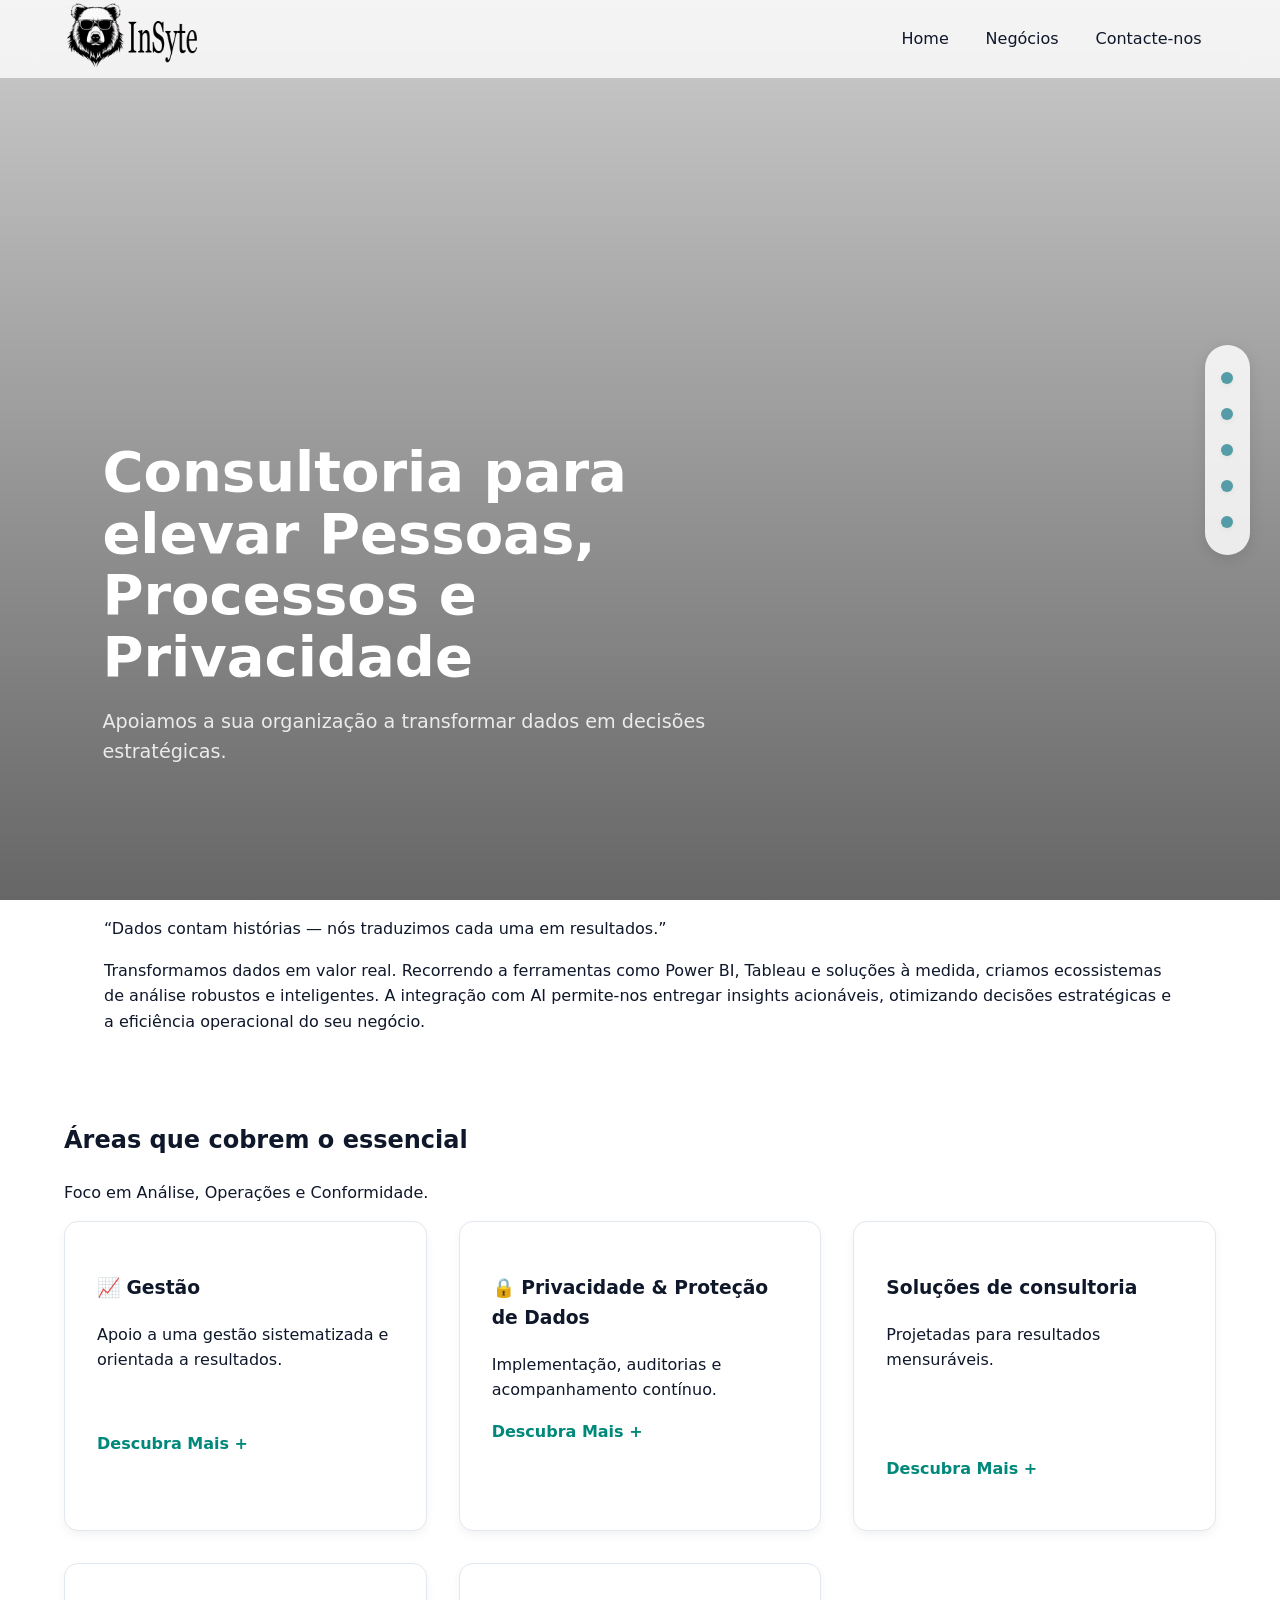
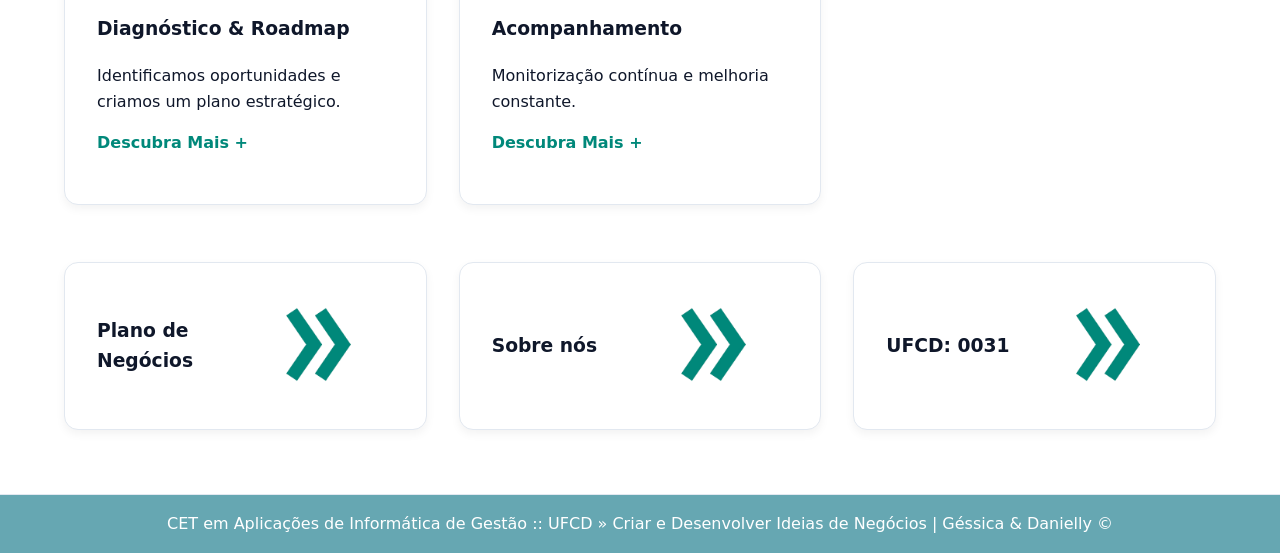
==== index.html @ aaeabf0e "sobre o projeto - readme" ====
<!DOCTYPE html>
<html lang="pt">
<head>
  <meta charset="utf-8" />
  <meta name="viewport" content="width=device-width, initial-scale=1" />
  <title>InSyte Consultoria</title>

  <meta name="description" content="Nosso objetivo é oferecer o nosso conhecimento em análise de dados com o intuito de criar insights para as empresas, onde ela se sinta orientada para tomar decisões importantes e estratégicas." />

  <!-- CSS -->
  <link rel="stylesheet" href="css/styles.css" />
  <link rel="stylesheet" href="css/menu-exp.css">
  <link rel="stylesheet" href="css/flutuante.css">
</head>

<body>

  <!-- HEADER -->
  <header class="site-header">
    <div class="container header-inner">

      <a class="brand" href="#home">
        <img src="img/panda.png" alt="Logo"> <!-- img da logo -->
      </a>

      <nav class="nav">
        <a href="index.html">Home</a>
        <a href="pages/negocios.html">Negócios</a>
        <a href="#contactos">Contacte-nos</a>
      </nav>
    </div>
  </header>

  <!-- HOME -->
  <section id="home"></section>

<!-- MENU FLUTUANTE BRANCO COM BOLINHAS CINZAS -->
    <div class="floating-menu-container">
      <button class="menu-button" id="menuButton" aria-label="Abrir menu">
        <div class="menu-lines-container">
          
          <!-- Linha 1 - Home -->
          <div class="menu-line">
            <span class="dot"></span>
            <span class="menu-word">Home</span>
          </div>
          
          <!-- Linha 2 - Serviços -->
          <div class="menu-line">
            <span class="dot"></span>
            <span class="menu-word">Serviços</span>
          </div>
          
          <!-- Linha 3 - Clientes -->
          <div class="menu-line">
            <span class="dot"></span>
            <span class="menu-word">Clientes</span>
          </div>
          
          <!-- Linha 4 - Sobre nós -->
          <div class="menu-line">
            <span class="dot"></span>
            <span class="menu-word">Sobre nós</span>
          </div>
          
          <!-- Linha 5 - Contacte-nos -->
          <div class="menu-line">
            <span class="dot"></span>
            <span class="menu-word">Contacte-nos</span>
          </div>
          
        </div>
      </button>
    </div> <!-- FIM DO BOTÃO -->

  <!-- HERO COM VÍDEO -->
  <section class="hero-video">
    <video autoplay muted loop playsinline class="video-bg">
      <source src="video/Smart City Digital City Video - Smart City Metro (1080p, h264).mp4" type="video/mp4">
      O seu navegador não suporta vídeos HTML5.
    </video>

    <div class="video-overlay"></div>

    <div class="hero-content">
      <h1>Consultoria para elevar Pessoas, Processos e Privacidade</h1>
      <p>Apoiamos a sua organização a transformar dados em decisões estratégicas.</p>
    </div>
  </section>

  <!-- CITAÇÃO -->
  <section class="quote">
    <div class="container">
      <blockquote>
        <p>“Dados contam histórias — nós traduzimos cada uma em resultados.”</p>
        <p>Transformamos dados em valor real. Recorrendo a ferramentas como Power BI, Tableau e soluções à medida, criamos ecossistemas de análise robustos e inteligentes. A integração com AI permite-nos entregar insights acionáveis, otimizando decisões estratégicas e a eficiência operacional do seu negócio.</p><br><br>
      </blockquote>
    </div>
  </section>

  <!-- Cards -->
  <section id="areas" class="areas">
    <div class="container">
      <header class="section-header">
        <h2>Áreas que cobrem o essencial</h2>
        <p>Foco em Análise, Operações e Conformidade.</p>
      </header>

      <div class="grid-3">

        <article class="card">
          <h3>📈 Gestão</h3>
          <p>Apoio a uma gestão sistematizada e orientada a resultados.</p><br>
          <p class="mais"><strong>Descubra Mais +</strong></p>
        </article>

        <article class="card">
          <h3>🔒 Privacidade & Proteção de Dados</h3>
          <p>Implementação, auditorias e acompanhamento contínuo.</p>
          <p class="mais"><strong>Descubra Mais +</strong></p>
        </article>

        <article class="card">
          <h3>Soluções de consultoria</h3>
          <p>Projetadas para resultados mensuráveis.</p>
          <br><br>
          <p class="mais"><strong>Descubra Mais +</strong></p>
        </article>

        <article class="card">
          <h3>Diagnóstico & Roadmap</h3>
          <p>Identificamos oportunidades e criamos um plano estratégico.</p>
          <p class="mais"><strong>Descubra Mais +</strong></p>
        </article>

        <article class="card">
          <h3>Acompanhamento</h3>
          <p>Monitorização contínua e melhoria constante.</p>
          <p class="mais"><strong>Descubra Mais +</strong></p>
        </article>

      </div>
    </div>
  </section>

  <p><br></p>

  <!-- Cards Sobre Nós e Plano de Negócios -->
    <div class="container">
      <div class="grid-3">
        <article class="card-2">
          <h3>Plano de Negócios </h3>
          <button id="seta" onclick="location.href='pages/plano.html'"><img src="img/seta.png" alt=""></button>
        </article>

        <article class="card-2">
          <h3>Sobre nós</h3>
          <button id="seta" onclick="location.href='pages/sobre.html'"><img src="img/seta.png" alt=""><a href="pages/sobre.html"></a></button>
        </article>

        <article class="card-2">
          <h3>UFCD: 0031</h3>
          <button id="seta" onclick="location.href='pages/negocios.html'"><img src="img/seta.png" alt=""><a href="pages/sobre.html"></a></button>
        </article>
      </div>
    </div>

  <footer>
    <div>
      CET em Aplicações de Informática de Gestão :: UFCD » Criar e Desenvolver Ideias de Negócios | Géssica & Danielly ©
    </div>
  </footer>

  <script src="js/menu-exp.js"></script>
  <script src="js/desc_flutuante.js"></script>
</body>
</html>
---- css/styles.css ----
:root{
  --bg: #ffffff;
  --fg: #0f172a;
  --muted: #64748b;

  --brand: #4f46e5;
  --brand-600: #4338ca;

  --surface: #f1f5f9;
  --border: #e2e8f0;
  --card: #ffffff;

  --gradient: linear-gradient(135deg, #4f46e5, #06b6d4);

  --shadow-sm: 0 4px 10px rgba(2,6,23,0.05);
  --shadow-md: 0 10px 30px rgba(2,6,23,0.08);
  --shadow-lg: 0 20px 60px rgba(2,6,23,0.12);

  --radius: 14px;
}

* {
  box-sizing: border-box;
}

html, body {
  margin: 0;
  padding: 0;
  height: 100%;
}

body {
  overflow-x: hidden;
  font-family: Inter, system-ui, -apple-system, Segoe UI, Roboto, Arial, sans-serif;
  color: var(--fg);
  background: var(--bg);
  line-height: 1.6;
  -webkit-font-smoothing: antialiased;
}

/* ============================================================
   GLOBAL
============================================================ */

img {
  width: 70%;
  height: auto;
  border-radius: var(--radius);
}

.container {
  width: min(1200px, 90vw);
  margin-inline: auto;
}


/* grid moderno */
.grid-3 {
  display: grid;
  grid-template-columns: repeat(3, 1fr);
  gap: 2rem;
}

@media (max-width: 900px) {
  .grid-3 {
    grid-template-columns: 1fr;
  }
}

/* ============================================================
   HEADER
============================================================ */

.site-header {
  position: fixed;
  top: 0;
  width: 100%;
  z-index: 99;
  background: rgba(255, 255, 255, 0.778);
  backdrop-filter: blur(16px);
}

.header-inner {
  display: flex;
  align-items: center;
  justify-content: space-between;
  min-height: 70px;
}

.nav {
  display: flex;
  gap: .5rem;
}

.nav a {
  text-decoration: none;
  color: var(--fg);
  padding: .5rem .9rem;
  border-radius: 999px;
  font-weight: 500;
  transition: 0.25s;
}

.nav a:hover {
  background: var(--surface);
}

.nav a.cta {
  background: var(--gradient);
  color: white;
}

.nav a.cta:hover {
  transform: translateY(-2px);
}

/* ============================================================
   HEADER COM TRANSIÇÃO DE COR (MODIFICADO)
============================================================ */

.site-header {
  position: fixed;
  top: 0;
  width: 100%;
  z-index: 99;
  background: rgba(255, 255, 255, 0.778);
  backdrop-filter: blur(16px);
  transition: background 0.3s ease, box-shadow 0.3s ease;
}

/* Classe que será adicionada quando passar COMPLETAMENTE do vídeo */
.site-header.scrolled {
  background: #3c8e9d;
  backdrop-filter: blur(16px);
  box-shadow: 0 2px 10px rgba(0, 0, 0, 0.1);
}

/* Ajuste para o texto do nav quando o header mudar de cor */
.site-header.scrolled .nav a {
  color: white;
}

/* CORREÇÃO: NÃO ALTERA A COR DA LOGO */
.site-header.scrolled .brand img {
  /* Remove qualquer filtro que alterasse a cor da logo */
  filter: none;
}

.site-header.scrolled .nav a:hover {
  background: rgba(255, 255, 255, 0.2);
  color: white;
}

/* ============================================================
   HERO COM VÍDEO
============================================================ */

.hero-video {
  position: relative;
  width: 100%;
  height: 100vh;
  overflow: hidden;
}

.video-bg {
  position: absolute;
  top: 50%;
  left: 50%;
  min-width: 100%;
  min-height: 100%;
  transform: translate(-50%, -50%);
  object-fit: cover;
  z-index: -2;
}

.video-overlay {
  position: absolute;
  inset: 0;
  background: linear-gradient(
    to bottom,
    rgba(0,0,0,0.2),
    rgba(0,0,0,0.6)
  );
  z-index: -1;
}

.hero-content {
  position: absolute;
  bottom: 12%;
  left: 8%;
  max-width: 650px;
  color: #fff;
}

.hero-content h1 {
  font-size: clamp(2.5rem, 5vw, 3.5rem);
  line-height: 1.1;
  margin-bottom: 1rem;
}

.hero-content p {
  font-size: 1.2rem;
  color: rgba(255,255,255,0.85);
  margin-bottom: 1.5rem;
}

.hero-btn {
  display: inline-block;
  padding: 14px 22px;
  border-radius: 999px;
  background: var(--gradient);
  color: #fff;
  text-decoration: none;
  font-weight: 600;
  transition: 0.3s;
}

.hero-btn:hover {
  transform: translateY(-3px);
}

/* ============================================================
   CARDS
============================================================ */

.card {
  background: var(--card);
  padding: 2rem;
  border-radius: var(--radius);
  box-shadow: var(--shadow-sm);
  transition: 0.3s;
  border: 1px solid var(--border);
}

.card:hover {
  transform: translateY(-6px);
  box-shadow: 0 4px 12px rgba(48, 129, 143, 0.559);
}

.card-2 {
  background: var(--card);
  padding: 2rem;
  border-radius: var(--radius);
  box-shadow: var(--shadow-sm);
  transition: 0.3s;
  border: 1px solid var(--border);
  display: flex;
  justify-content: space-between;
  align-items: center;
  gap: 1rem;
}

.card-2:hover {
  transform: translateY(-6px);
  box-shadow: 0 4px 12px rgba(48, 129, 143, 0.559);
}

button {
  background: none;
  width: 150px;
  border: none;
  border-radius: 10px;
  cursor: pointer;
  transition: transform 0.3s;
  flex-shrink: 0;
}

.mais {
  color: #00887a;
}

footer {
  background: #3c8f9dc7;
  padding: 1rem 0;
  margin-top: 4rem;
  text-align: center;
  border-top: 1px solid var(--border);
  color: white;
}

/* ============================================================
   MOBILE
============================================================ */

@media (max-width: 900px) {
  .hero-video { height: 70vh; }

  .hero-content {
    left: 5%;
    right: 5%;
  }

  .hero-content h1 {
    font-size: 2rem;
  }

  .hero-content p {
    font-size: 1rem;
  }
}

.footer {
  display: block; /* 🔥 antes estava NONE */
}
---- css/menu-exp.css ----
/* CSS do Menu Flutuante - SEM EXPANSÃO NO HOVER */

/* Container principal */
.floating-menu-container {
  position: fixed;
  right: 30px;
  top: 50%;
  transform: translateY(-50%);
  z-index: 1000;
}

/* Botão retangular - BRANCO */
.menu-button {
  width: 45px;
  height: auto;
  min-height: 210px;
  background-color: #ffffffd4;
  border: 1px solid #e0e0e000;
  border-radius: 30px;
  cursor: pointer;
  transition: all 0.4s cubic-bezier(0.4, 0, 0.2, 1);
  box-shadow: 0 4px 15px rgba(0, 0, 0, 0.1);
  padding: 20px 0;
  position: relative;
  overflow: visible; /* Mudado de hidden para visible */
}

/* Container das linhas */
.menu-lines-container {
  display: flex;
  flex-direction: column;
  gap: 18px;
  align-items: flex-start;
  justify-content: center;
  width: 100%;
  height: 100%;
  padding: 0 15px;
}

/* Cada linha individual */
.menu-line {
  display: flex;
  align-items: center;
  gap: 15px;
  width: 100%;
  transition: none; /* Remove todas as transições de movimento */
  cursor: pointer;
  border-radius: 25px;
}

/* Bolinhas - CINZAS (sempre visíveis) */
.dot {
  width: 12px;
  height: 12px;
  background-color: #3c8f9ddd;
  border-radius: 50%;
  display: block;
  transition: background-color 0.2s ease, transform 0.2s ease; /* Apenas cor e scale */
  flex-shrink: 0;
  box-shadow: 0 2px 5px rgba(0, 0, 0, 0.05);
}

/* Palavras do menu - inicialmente escondidas */
.menu-word {
  color: #333333;
  font-size: 16px;
  font-weight: 400;
  transition: color 0.2s ease, font-weight 0.2s ease; /* Apenas cor e peso da fonte */
  white-space: nowrap;
  opacity: 0;
  visibility: hidden;
  width: 0;
  text-decoration: none;
}

/* Botão em hover - EXPANDE PARA A ESQUERDA */
.floating-menu-container:hover .menu-button {
  width: 220px;
  background-color: #ffffff;
  box-shadow: 0 10px 25px rgba(0, 0, 0, 0.15);
  border-color: #d0d0d0;
}

/* Quando expande, mostra as palavras - SEM MOVIMENTO */
.floating-menu-container:hover .menu-word {
  opacity: 1;
  visibility: visible;
  width: auto;
  /* Removido o margin-left que causava movimento */
}

/* Delay diferente para cada palavra (apenas aparecimento) */
.floating-menu-container:hover .menu-line:nth-child(1) .menu-word { transition-delay: 0.05s; }
.floating-menu-container:hover .menu-line:nth-child(2) .menu-word { transition-delay: 0.1s; }
.floating-menu-container:hover .menu-line:nth-child(3) .menu-word { transition-delay: 0.15s; }
.floating-menu-container:hover .menu-line:nth-child(4) .menu-word { transition-delay: 0.2s; }
.floating-menu-container:hover .menu-line:nth-child(5) .menu-word { transition-delay: 0.25s; }

/* HOVER - APENAS MUDANÇA DE COR, SEM EXPANSÃO */
.menu-line:hover .menu-word {
  font-weight: 700; /* Apenas negrito */
  color: #000000;
  /* Removido qualquer transform ou movimento */
}

.menu-line:hover .dot {
  background-color: #3C8E9D; /* Apenas muda para azul */
  transform: scale(1.1); /* Leve aumento na bolinha (opcional, pode remover se preferir) */
  box-shadow: 0 0 8px #3C8E9D;
}

/* Garantia de que não há movimento */
.menu-line,
.menu-word,
.dot {
  transform: none !important; /* Força nenhuma transformação de movimento */
}

/* Versão sem aumento na bolinha */
.menu-line:hover .dot {
  background-color: #3C8E9D;
  transform: none; /* Sem aumento */
  box-shadow: 0 0 8px #3C8E9D;
}

/* MUDANÇA DE COR QUANDO O BOTÃO PASSAR DO VÍDEO */
.menu-button.bg-change {
  background-color: #3c8f9dcf;
  border-color: #3c8f9d00;
}

/* Quando expandido, mantém a mesma cor de fundo */
.floating-menu-container:hover .menu-button.bg-change {
  background-color: #3C8E9D;
  border-color: #3C8E9D;
}

/* Palavras ficam brancas quando o fundo mudar */
.menu-button.bg-change .menu-word {
  color: #ffffff;
}

/* Bolinhas ficam brancas quando o fundo mudar (estado normal) */
.menu-button.bg-change .dot {
  background-color: #ffffff;
}

/* Hover dentro do botão com fundo colorido */
.menu-button.bg-change .menu-line:hover .menu-word {
  color: #ffffff;
  font-weight: 700;
}

.menu-button.bg-change .menu-line:hover .dot {
  background-color: #ffffff;
  transform: scale(1.1);
  box-shadow: 0 0 8px rgba(255, 255, 255, 0.5);
}

/* Quando expandido com fundo colorido */
.floating-menu-container:hover .menu-button.bg-change .menu-word {
  color: #ffffff;
}

/* Garantir que as palavras expandidas fiquem brancas */
.floating-menu-container:hover .menu-button.bg-change .menu-word {
  color: #ffffff;
}

/* Animação apenas para o botão expandir */
@keyframes slideIn {
  from {
    opacity: 0;
    right: 0;
  }
  to {
    opacity: 1;
    right: 30px;
  }
}

.floating-menu-container {
  animation: slideIn 0.5s ease;
}

/* Responsividade */
@media (max-width: 768px) {
  .floating-menu-container {
    right: 15px;
  }
  
  .menu-button {
    width: 50px;
    min-height: 220px;
  }
  
  .floating-menu-container:hover .menu-button {
    width: 190px;
  }
  
  .dot {
    width: 10px;
    height: 10px;
  }
  
  .menu-word {
    font-size: 14px;
  }
  
  .menu-lines-container {
    gap: 15px;
    padding: 0 12px;
  }
}

@media (max-width: 480px) {
  .floating-menu-container {
    display: none;
  }
}

.nav-toggle {
  display: none;
}
---- css/flutuante.css ----
/* Estilos do modal - mantenha separado do seu CSS original */
.modal-flutuante {
    position: fixed;
    top: 0;
    left: 0;
    width: 100%;
    height: 100%;
    background-color: rgba(0, 0, 0, 0.5);
    display: flex;
    justify-content: center;
    align-items: center;
    z-index: 1000;
    animation: fadeIn 0.3s ease;
}

.modal-conteudo {
    background: var(--card, white);
    padding: 2rem;
    border-radius: var(--radius, 12px);
    box-shadow: 0 4px 12px rgba(48, 129, 143, 0.559);
    border: 1px solid var(--border, #e0e0e0);
    max-width: 500px;
    width: 90%;
    position: relative;
    animation: slideIn 0.3s ease;
}

.modal-fechar {
    position: absolute;
    top: 15px;
    right: 20px;
    font-size: 28px;
    font-weight: bold;
    cursor: pointer;
    color: #666;
    transition: color 0.3s;
}

.modal-fechar:hover {
    color: #30818f;
}

.modal-texto {
    margin-top: 20px;
    line-height: 1.6;
    color: #333;
}

@keyframes fadeIn {
    from {
        opacity: 0;
    }
    to {
        opacity: 1;
    }
}

@keyframes slideIn {
    from {
        transform: translateY(-50px);
        opacity: 0;
    }
    to {
        transform: translateY(0);
        opacity: 1;
    }
}
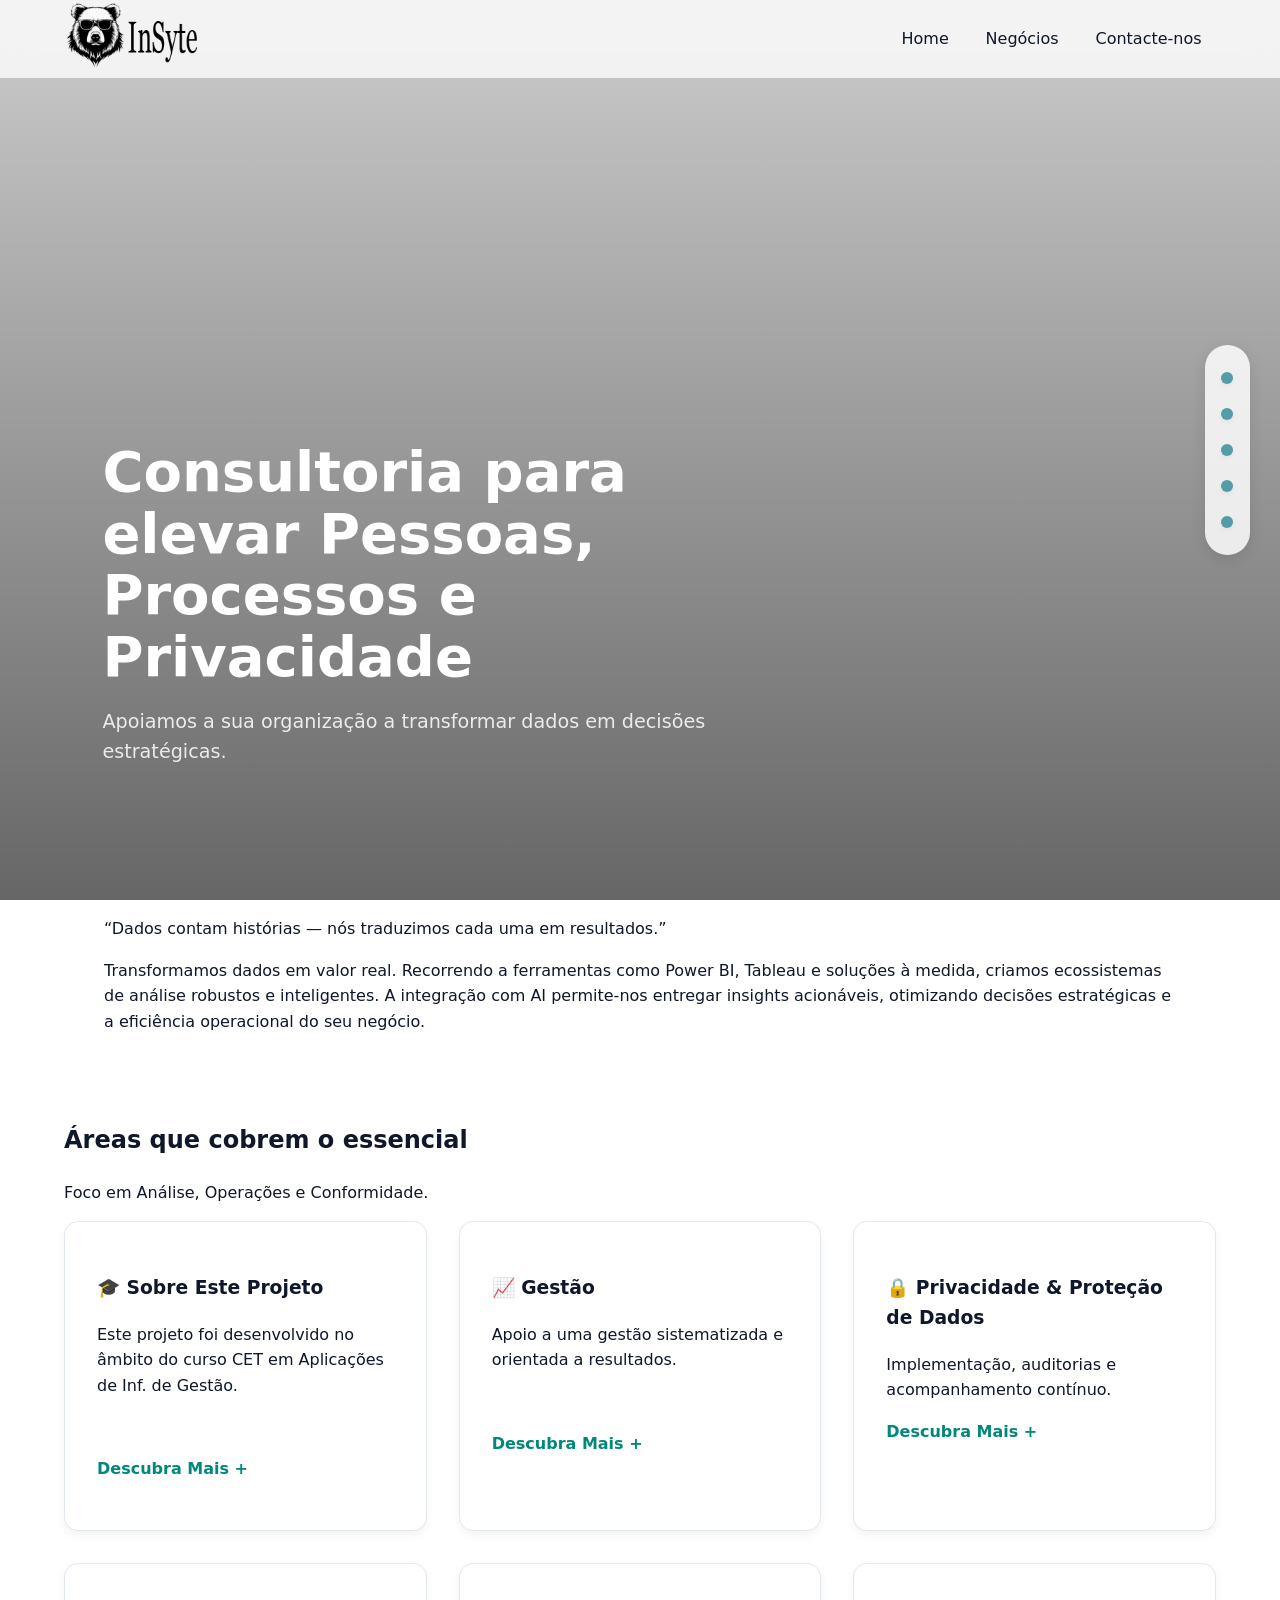
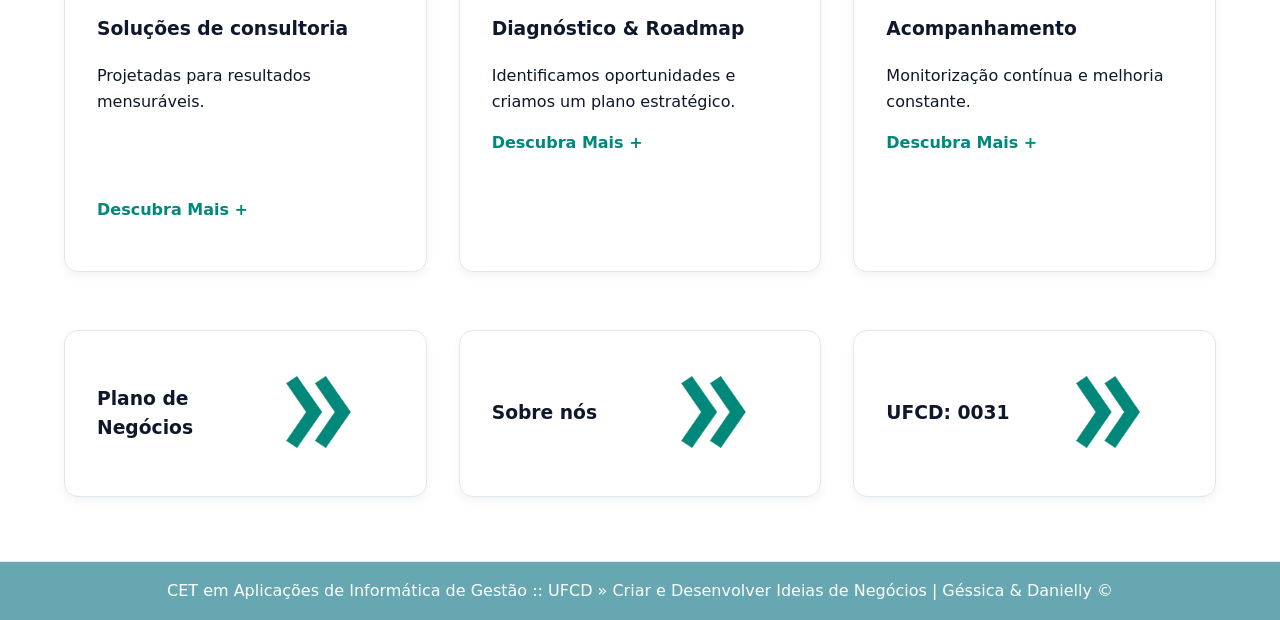
==== commit a29f1fd1: "+ card" ====
--- a/index.html
+++ b/index.html
@@ -109,6 +109,12 @@
       <div class="grid-3">
 
         <article class="card">
+          <h3>🎓 Sobre Este Projeto</h3>
+          <p>Este projeto foi desenvolvido no âmbito do curso CET em Aplicações de Inf. de Gestão.</p><br>
+          <p class="mais"><strong>Descubra Mais +</strong></p>
+        </article>
+
+        <article class="card">
           <h3>📈 Gestão</h3>
           <p>Apoio a uma gestão sistematizada e orientada a resultados.</p><br>
           <p class="mais"><strong>Descubra Mais +</strong></p>
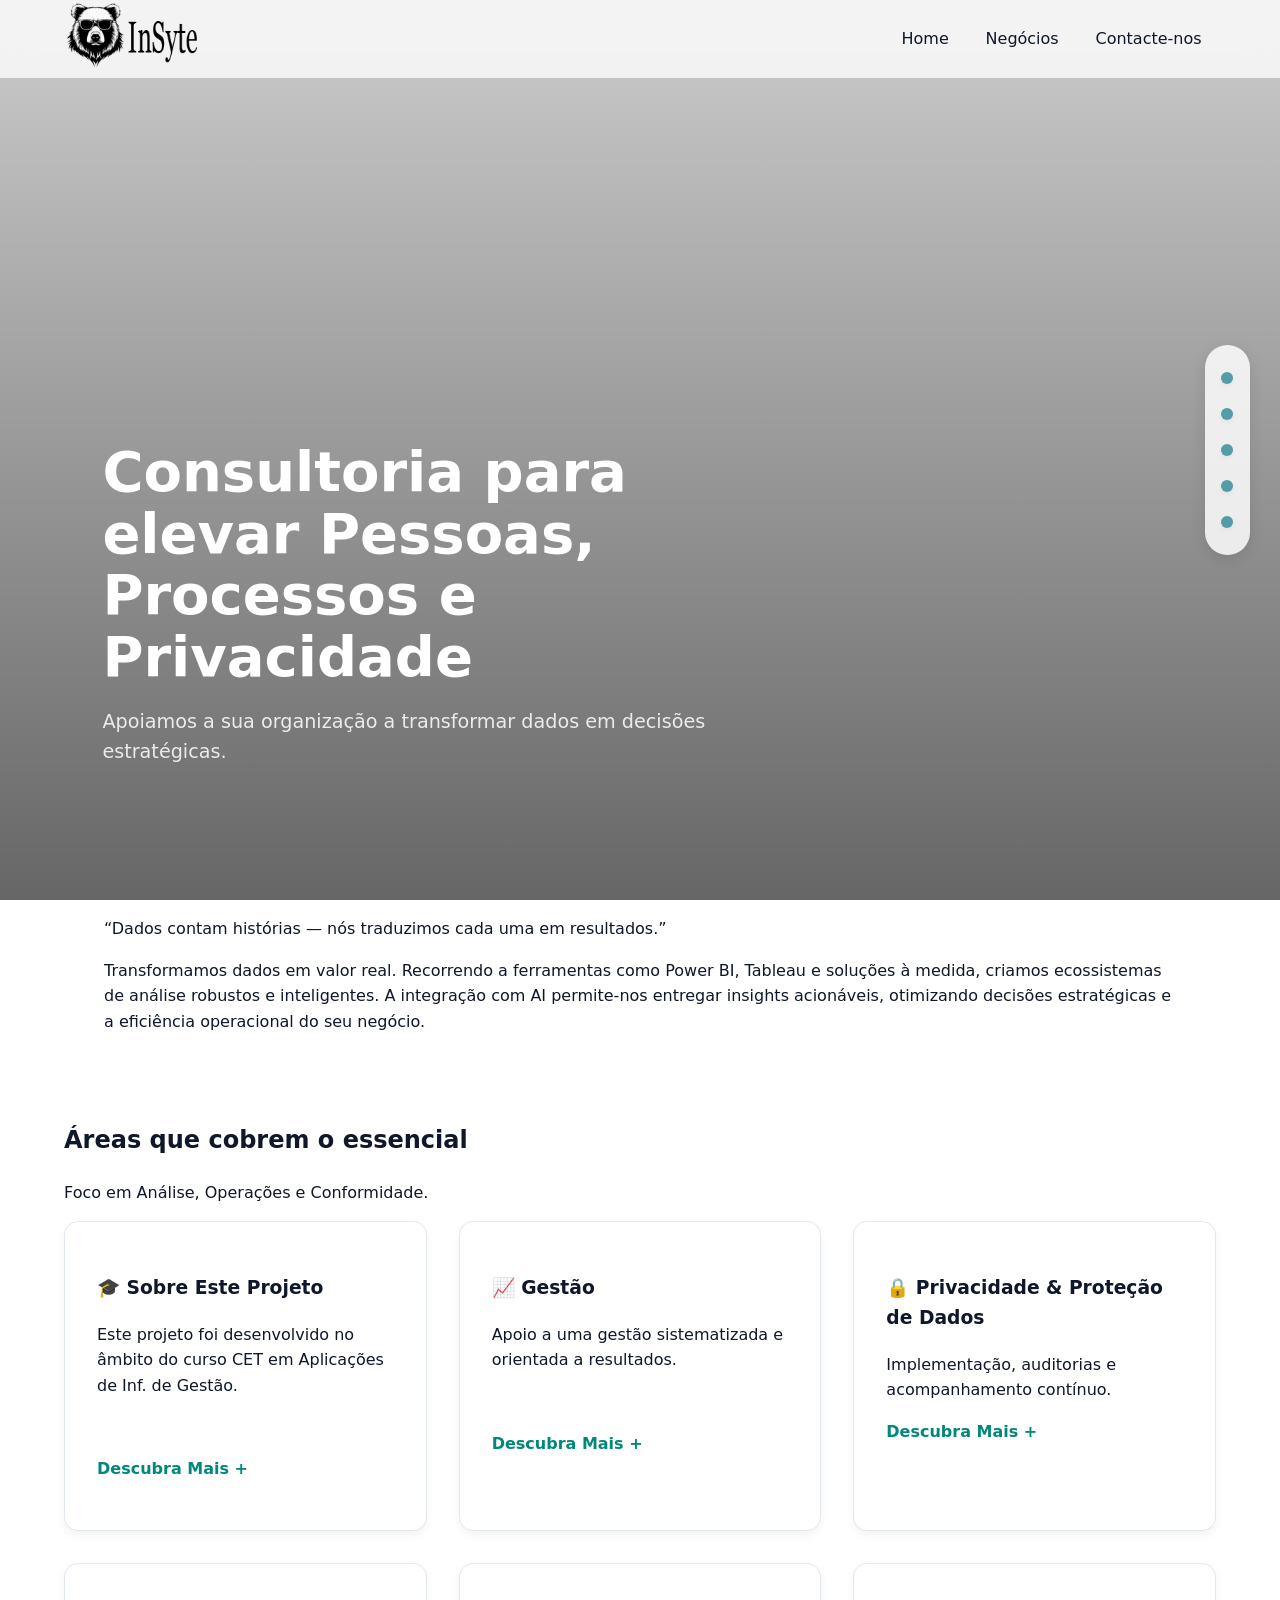
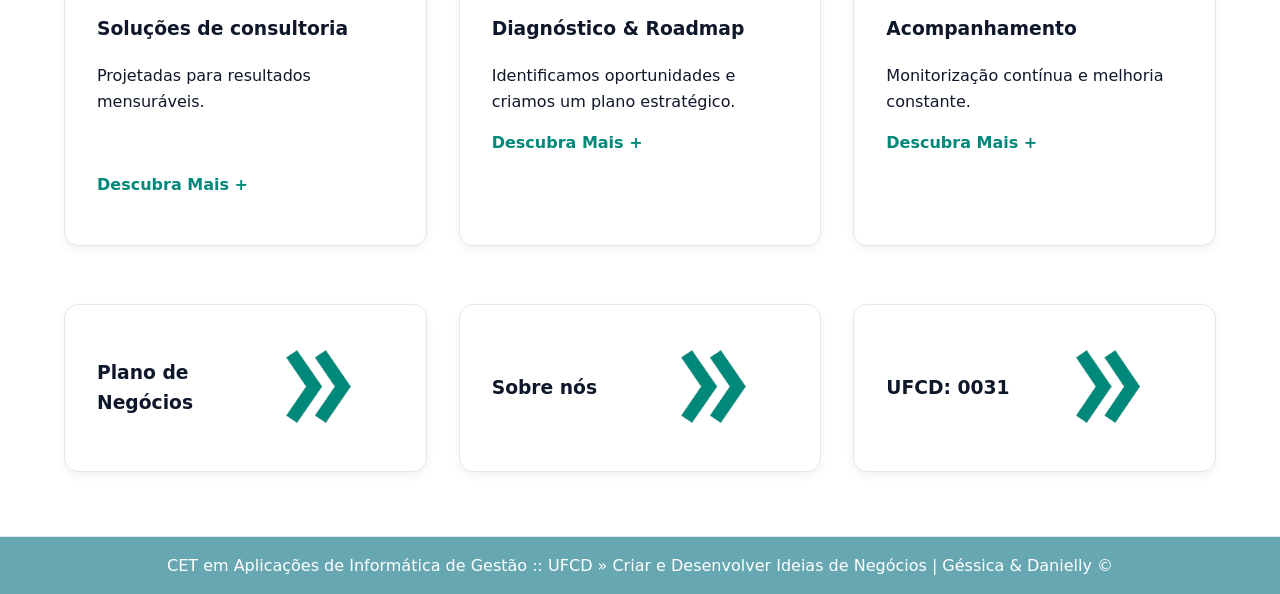
==== commit 45c89b85: "plano de negócios page" ====
--- a/index.html
+++ b/index.html
@@ -129,7 +129,7 @@
         <article class="card">
           <h3>Soluções de consultoria</h3>
           <p>Projetadas para resultados mensuráveis.</p>
-          <br><br>
+          <br>
           <p class="mais"><strong>Descubra Mais +</strong></p>
         </article>
 
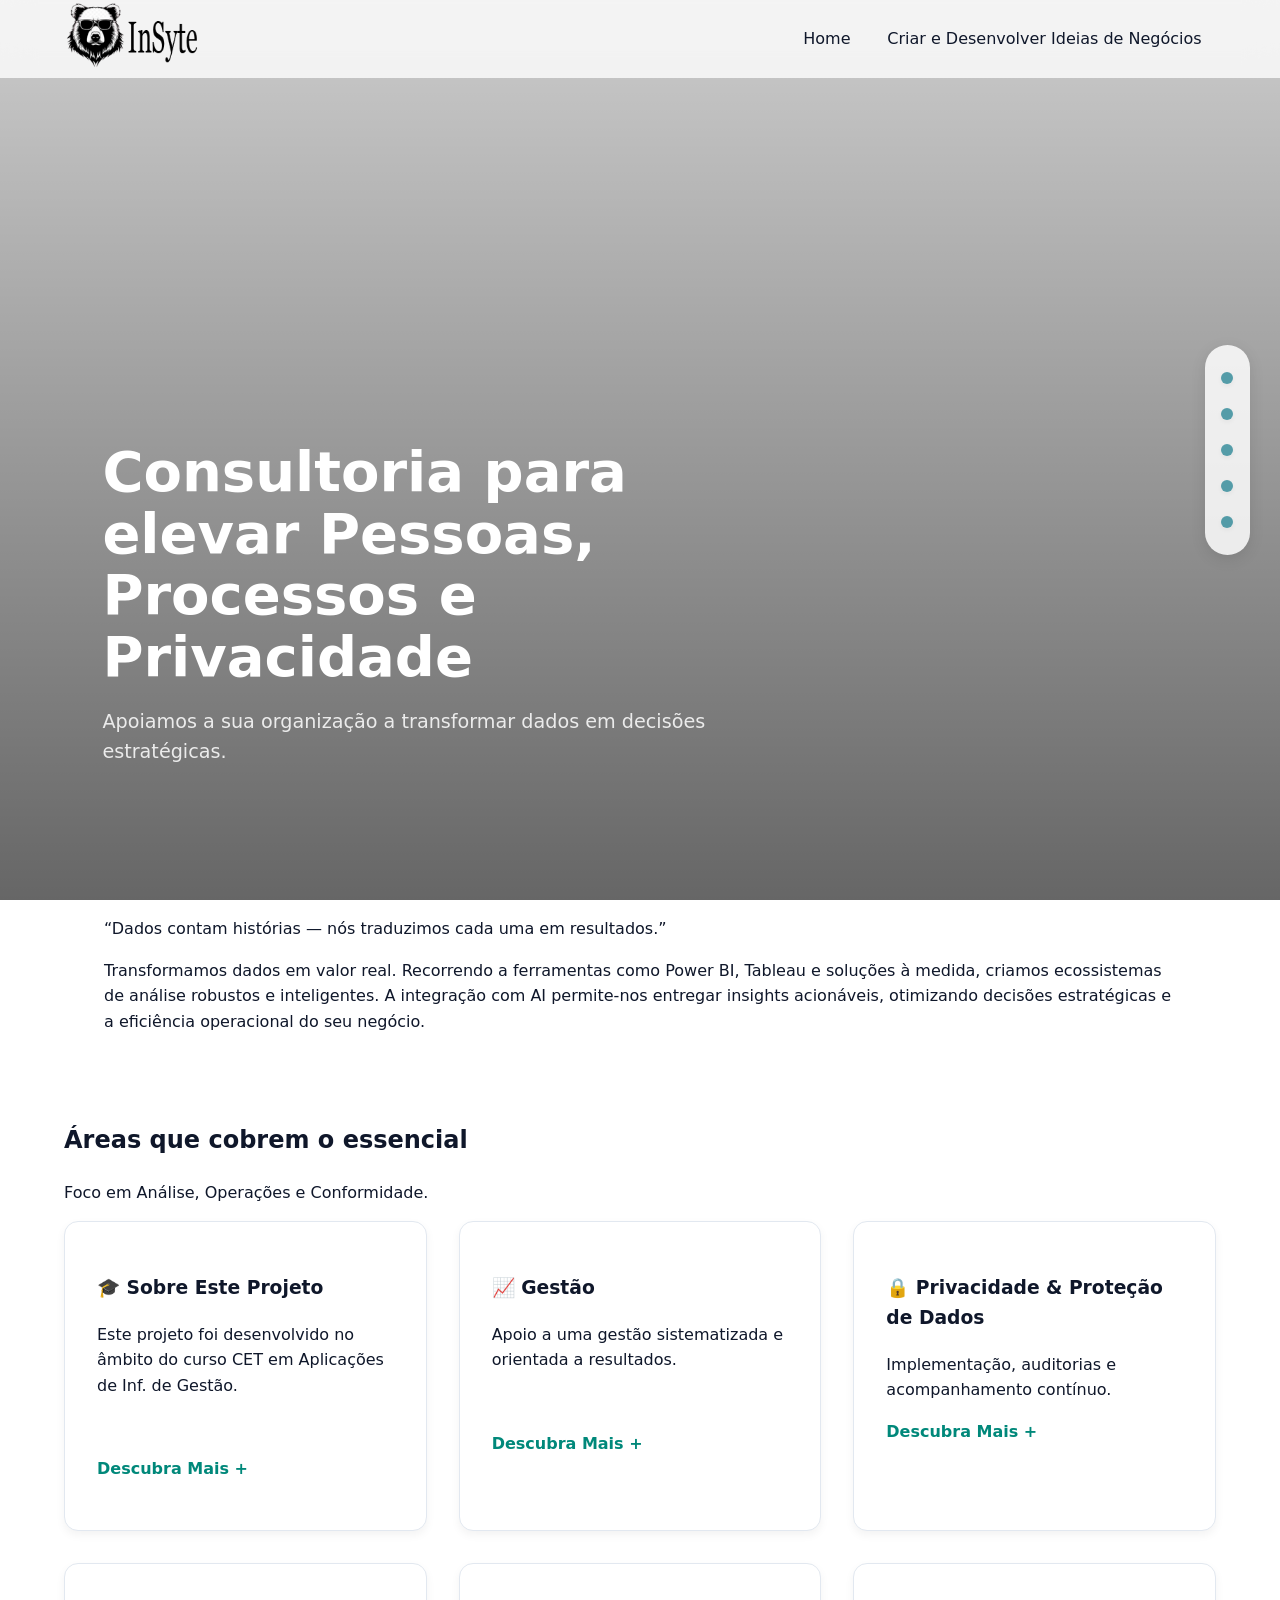
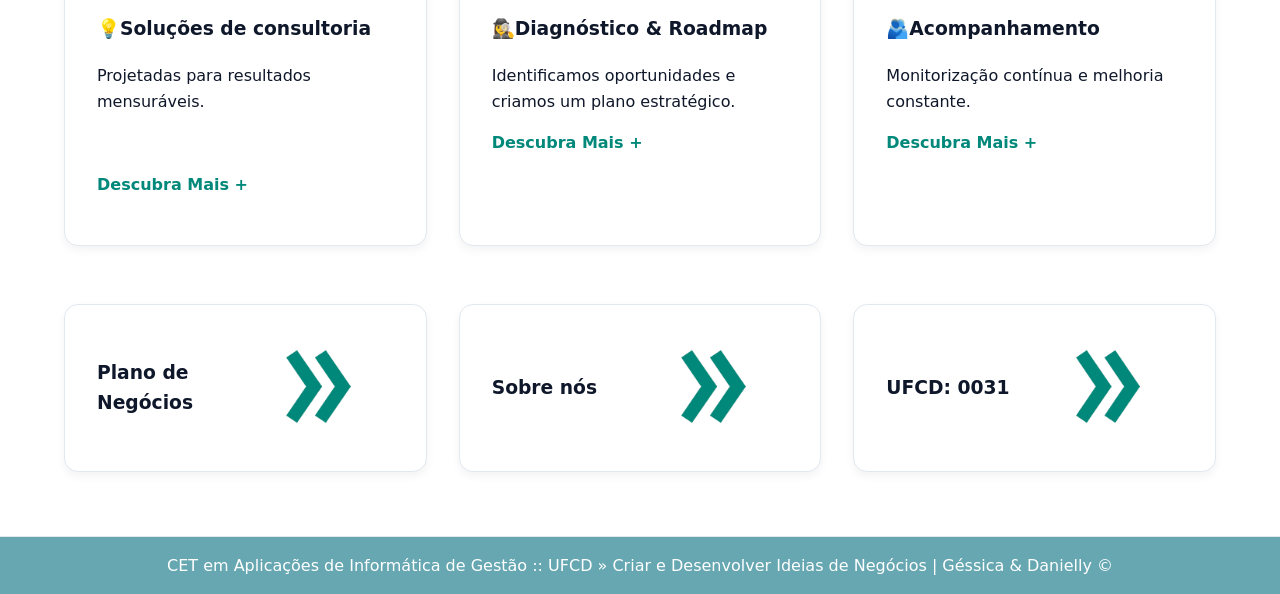
==== commit 57ca0948: "fim" ====
--- a/index.html
+++ b/index.html
@@ -25,8 +25,7 @@
 
       <nav class="nav">
         <a href="index.html">Home</a>
-        <a href="pages/negocios.html">Negócios</a>
-        <a href="#contactos">Contacte-nos</a>
+        <a href="pages/negocios.html">Criar e Desenvolver Ideias de Negócios</a>
       </nav>
     </div>
   </header>
@@ -127,20 +126,20 @@
         </article>
 
         <article class="card">
-          <h3>Soluções de consultoria</h3>
+          <h3>💡Soluções de consultoria</h3>
           <p>Projetadas para resultados mensuráveis.</p>
           <br>
           <p class="mais"><strong>Descubra Mais +</strong></p>
         </article>
 
         <article class="card">
-          <h3>Diagnóstico & Roadmap</h3>
+          <h3>🕵️‍♀️Diagnóstico & Roadmap</h3>
           <p>Identificamos oportunidades e criamos um plano estratégico.</p>
           <p class="mais"><strong>Descubra Mais +</strong></p>
         </article>
 
         <article class="card">
-          <h3>Acompanhamento</h3>
+          <h3>🫂Acompanhamento</h3>
           <p>Monitorização contínua e melhoria constante.</p>
           <p class="mais"><strong>Descubra Mais +</strong></p>
         </article>
--- a/css/styles.css
+++ b/css/styles.css
@@ -102,7 +102,7 @@
 }
 
 .nav a:hover {
-  background: var(--surface);
+  background: #5195a1ac;
 }
 
 .nav a.cta {
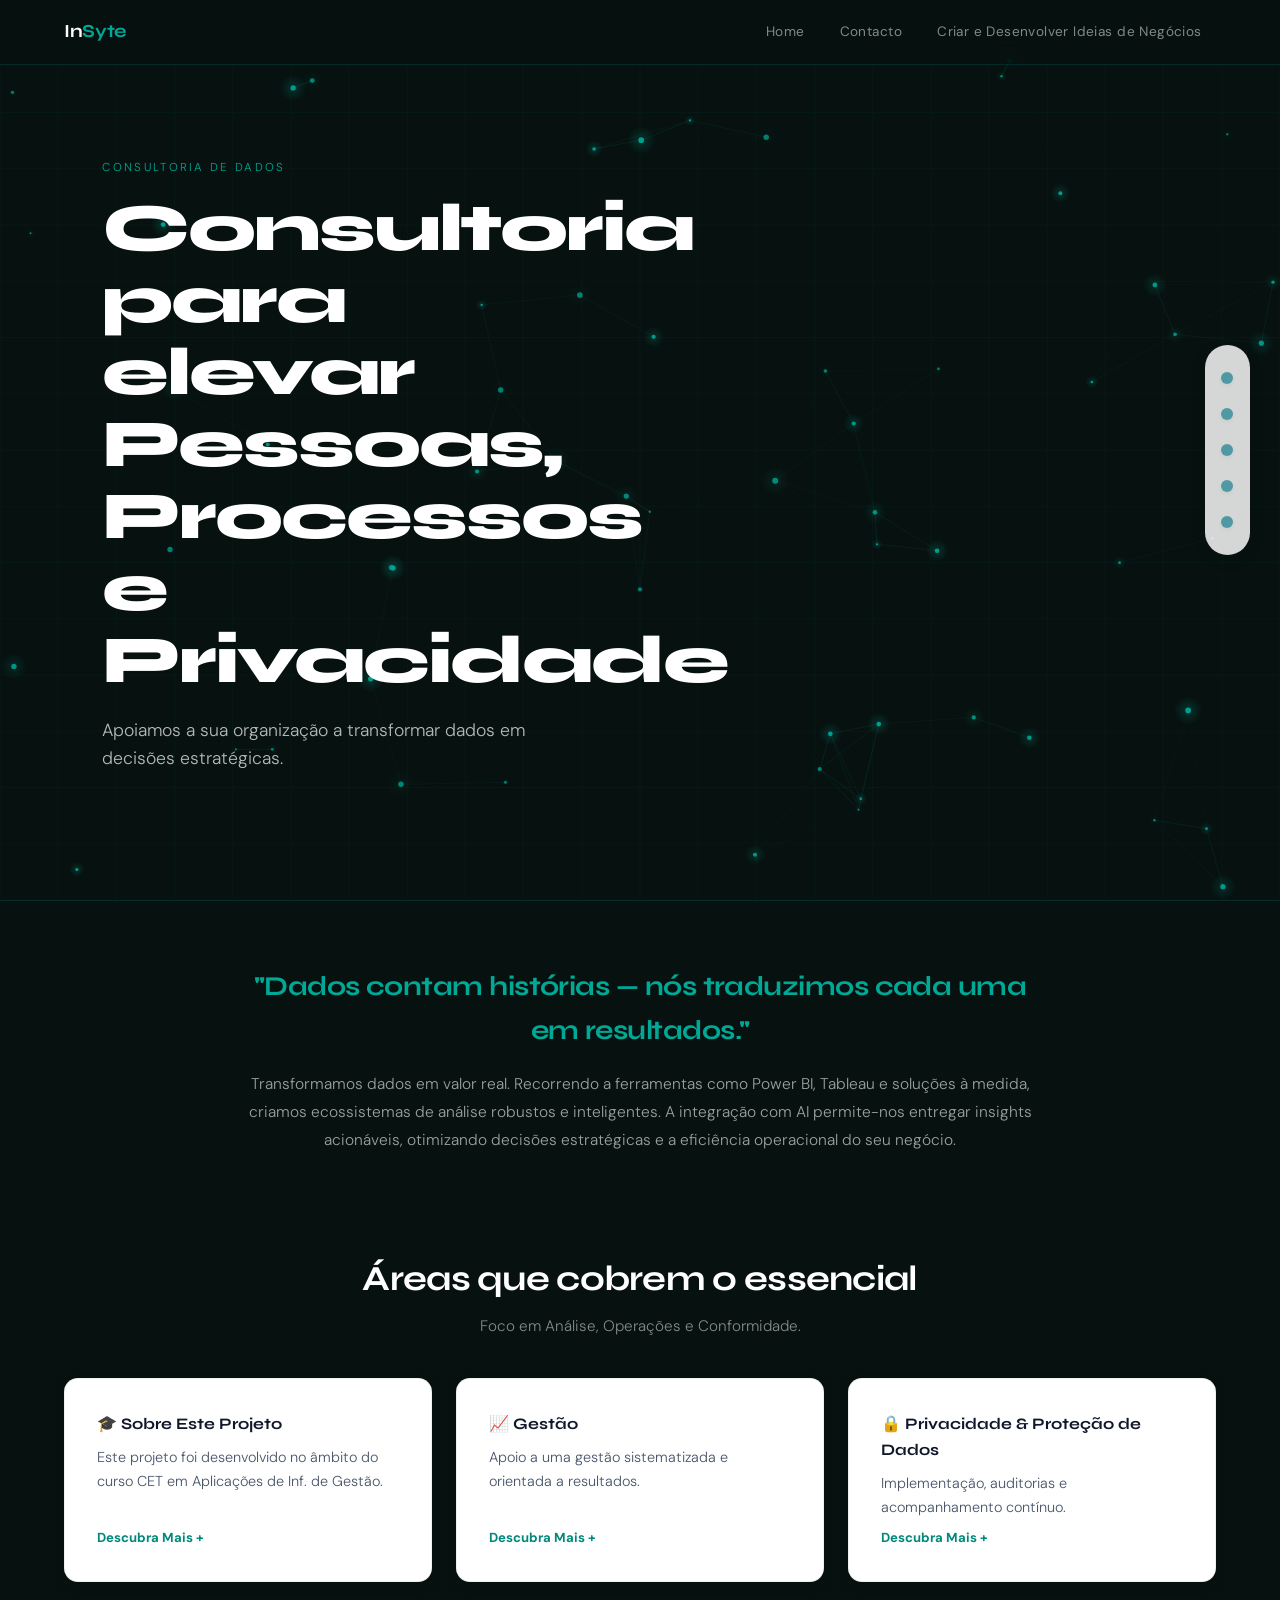
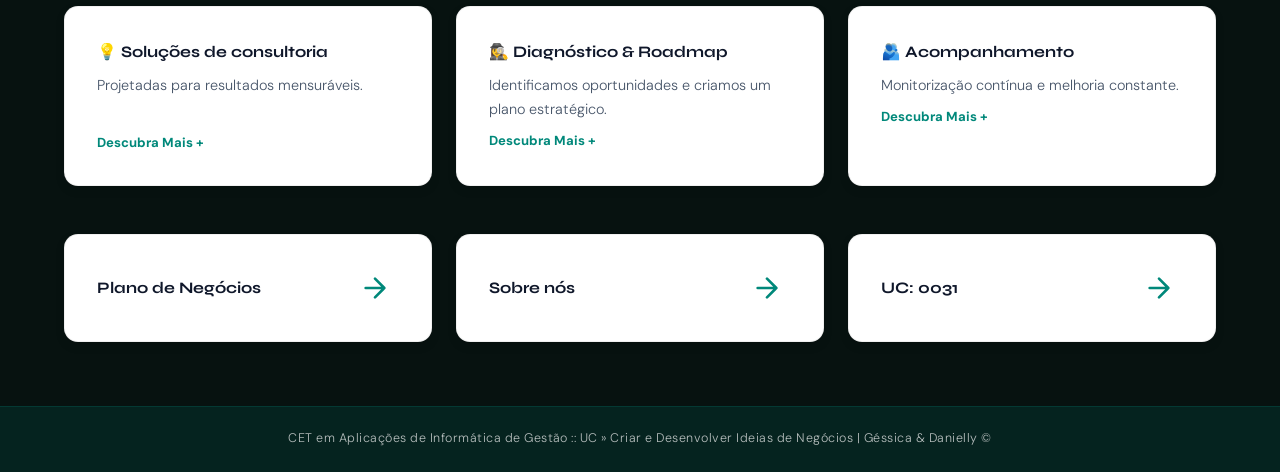
==== commit 57fd058c: "teste" ====
--- a/index.html
+++ b/index.html
@@ -4,86 +4,56 @@
   <meta charset="utf-8" />
   <meta name="viewport" content="width=device-width, initial-scale=1" />
   <title>InSyte Consultoria</title>
-
   <meta name="description" content="Nosso objetivo é oferecer o nosso conhecimento em análise de dados com o intuito de criar insights para as empresas, onde ela se sinta orientada para tomar decisões importantes e estratégicas." />
 
-  <!-- CSS -->
+  <link rel="preconnect" href="https://fonts.googleapis.com">
+  <link href="https://fonts.googleapis.com/css2?family=Syne:wght@400;600;700;800&family=DM+Sans:wght@300;400;500&display=swap" rel="stylesheet">
+
   <link rel="stylesheet" href="css/styles.css" />
   <link rel="stylesheet" href="css/menu-exp.css">
   <link rel="stylesheet" href="css/flutuante.css">
+  <link rel="stylesheet" href="css/chat.css">
 </head>
 
 <body>
+
+  <!-- CANVAS BACKGROUND -->
+  <canvas id="bg-canvas"></canvas>
 
   <!-- HEADER -->
   <header class="site-header">
     <div class="container header-inner">
-
-      <a class="brand" href="#home">
-        <img src="img/panda.png" alt="Logo"> <!-- img da logo -->
-      </a>
-
+      <a class="brand" href="index.html">In<span>Syte</span></a>
       <nav class="nav">
         <a href="index.html">Home</a>
+        <a href="pages/contactos.html">Contacto</a>
         <a href="pages/negocios.html">Criar e Desenvolver Ideias de Negócios</a>
       </nav>
     </div>
   </header>
 
-  <!-- HOME -->
+  <!-- HOME ANCHOR -->
   <section id="home"></section>
 
-<!-- MENU FLUTUANTE BRANCO COM BOLINHAS CINZAS -->
-    <div class="floating-menu-container">
-      <button class="menu-button" id="menuButton" aria-label="Abrir menu">
-        <div class="menu-lines-container">
-          
-          <!-- Linha 1 - Home -->
-          <div class="menu-line">
-            <span class="dot"></span>
-            <span class="menu-word">Home</span>
-          </div>
-          
-          <!-- Linha 2 - Serviços -->
-          <div class="menu-line">
-            <span class="dot"></span>
-            <span class="menu-word">Serviços</span>
-          </div>
-          
-          <!-- Linha 3 - Clientes -->
-          <div class="menu-line">
-            <span class="dot"></span>
-            <span class="menu-word">Clientes</span>
-          </div>
-          
-          <!-- Linha 4 - Sobre nós -->
-          <div class="menu-line">
-            <span class="dot"></span>
-            <span class="menu-word">Sobre nós</span>
-          </div>
-          
-          <!-- Linha 5 - Contacte-nos -->
-          <div class="menu-line">
-            <span class="dot"></span>
-            <span class="menu-word">Contacte-nos</span>
-          </div>
-          
-        </div>
-      </button>
-    </div> <!-- FIM DO BOTÃO -->
-
-  <!-- HERO COM VÍDEO -->
-  <section class="hero-video">
-    <video autoplay muted loop playsinline class="video-bg">
-      <source src="video/Smart City Digital City Video - Smart City Metro (1080p, h264).mp4" type="video/mp4">
-      O seu navegador não suporta vídeos HTML5.
-    </video>
-
-    <div class="video-overlay"></div>
-
+  <!-- MENU FLUTUANTE -->
+  <div class="floating-menu-container">
+    <button class="menu-button" id="menuButton" aria-label="Abrir menu">
+      <div class="menu-lines-container">
+        <div class="menu-line"><span class="dot"></span><span class="menu-word">Home</span></div>
+        <div class="menu-line"><span class="dot"></span><span class="menu-word">Serviços</span></div>
+        <div class="menu-line"><span class="dot"></span><span class="menu-word">Clientes</span></div>
+        <div class="menu-line"><span class="dot"></span><span class="menu-word">Sobre nós</span></div>
+        <div class="menu-line"><span class="dot"></span><span class="menu-word">Contacte-nos</span></div>
+      </div>
+    </button>
+  </div>
+
+  <!-- HERO — sem vídeo, fundo escuro com canvas -->
+  <section class="hero-static">
     <div class="hero-content">
-      <h1>Consultoria para elevar Pessoas, Processos e Privacidade</h1>
-      <p>Apoiamos a sua organização a transformar dados em decisões estratégicas.</p>
+      <p class="hero-label">Consultoria de Dados</p>
+      <h1>Consultoria para elevar<br>Pessoas, Processos<br>e Privacidade</h1>
+      <p class="hero-sub">Apoiamos a sua organização a transformar dados em decisões estratégicas.</p>
     </div>
   </section>
 
@@ -91,92 +61,172 @@
   <section class="quote">
     <div class="container">
       <blockquote>
-        <p>“Dados contam histórias — nós traduzimos cada uma em resultados.”</p>
-        <p>Transformamos dados em valor real. Recorrendo a ferramentas como Power BI, Tableau e soluções à medida, criamos ecossistemas de análise robustos e inteligentes. A integração com AI permite-nos entregar insights acionáveis, otimizando decisões estratégicas e a eficiência operacional do seu negócio.</p><br><br>
+        <p>"Dados contam histórias — nós traduzimos cada uma em resultados."</p>
+        <p>Transformamos dados em valor real. Recorrendo a ferramentas como Power BI, Tableau e soluções à medida, criamos ecossistemas de análise robustos e inteligentes. A integração com AI permite-nos entregar insights acionáveis, otimizando decisões estratégicas e a eficiência operacional do seu negócio.</p>
       </blockquote>
     </div>
   </section>
 
-  <!-- Cards -->
+  <!-- CARDS DE SERVIÇOS -->
   <section id="areas" class="areas">
     <div class="container">
       <header class="section-header">
         <h2>Áreas que cobrem o essencial</h2>
         <p>Foco em Análise, Operações e Conformidade.</p>
       </header>
-
       <div class="grid-3">
-
         <article class="card">
           <h3>🎓 Sobre Este Projeto</h3>
           <p>Este projeto foi desenvolvido no âmbito do curso CET em Aplicações de Inf. de Gestão.</p><br>
           <p class="mais"><strong>Descubra Mais +</strong></p>
         </article>
-
         <article class="card">
           <h3>📈 Gestão</h3>
           <p>Apoio a uma gestão sistematizada e orientada a resultados.</p><br>
           <p class="mais"><strong>Descubra Mais +</strong></p>
         </article>
-
-        <article class="card">
-          <h3>🔒 Privacidade & Proteção de Dados</h3>
+        <article class="card">
+          <h3>🔒 Privacidade &amp; Proteção de Dados</h3>
           <p>Implementação, auditorias e acompanhamento contínuo.</p>
           <p class="mais"><strong>Descubra Mais +</strong></p>
         </article>
-
-        <article class="card">
-          <h3>💡Soluções de consultoria</h3>
-          <p>Projetadas para resultados mensuráveis.</p>
-          <br>
-          <p class="mais"><strong>Descubra Mais +</strong></p>
-        </article>
-
-        <article class="card">
-          <h3>🕵️‍♀️Diagnóstico & Roadmap</h3>
+        <article class="card">
+          <h3>💡 Soluções de consultoria</h3>
+          <p>Projetadas para resultados mensuráveis.</p><br>
+          <p class="mais"><strong>Descubra Mais +</strong></p>
+        </article>
+        <article class="card">
+          <h3>🕵️‍♀️ Diagnóstico &amp; Roadmap</h3>
           <p>Identificamos oportunidades e criamos um plano estratégico.</p>
           <p class="mais"><strong>Descubra Mais +</strong></p>
         </article>
-
-        <article class="card">
-          <h3>🫂Acompanhamento</h3>
+        <article class="card">
+          <h3>🫂 Acompanhamento</h3>
           <p>Monitorização contínua e melhoria constante.</p>
           <p class="mais"><strong>Descubra Mais +</strong></p>
         </article>
-
-      </div>
-    </div>
-  </section>
-
-  <p><br></p>
-
-  <!-- Cards Sobre Nós e Plano de Negócios -->
+      </div>
+    </div>
+  </section>
+
+  <!-- CARDS DE NAVEGAÇÃO -->
+  <section class="nav-cards">
     <div class="container">
       <div class="grid-3">
         <article class="card-2">
-          <h3>Plano de Negócios </h3>
-          <button id="seta" onclick="location.href='pages/plano.html'"><img src="img/seta.png" alt=""></button>
-        </article>
-
+          <h3>Plano de Negócios</h3>
+          <button onclick="location.href='pages/plano.html'">
+            <svg viewBox="0 0 24 24" fill="none" stroke="currentColor" stroke-width="2" stroke-linecap="round" stroke-linejoin="round" width="32" height="32"><path d="M5 12h14M12 5l7 7-7 7"/></svg>
+          </button>
+        </article>
         <article class="card-2">
           <h3>Sobre nós</h3>
-          <button id="seta" onclick="location.href='pages/sobre.html'"><img src="img/seta.png" alt=""><a href="pages/sobre.html"></a></button>
-        </article>
-
+          <button onclick="location.href='pages/sobre.html'">
+            <svg viewBox="0 0 24 24" fill="none" stroke="currentColor" stroke-width="2" stroke-linecap="round" stroke-linejoin="round" width="32" height="32"><path d="M5 12h14M12 5l7 7-7 7"/></svg>
+          </button>
+        </article>
         <article class="card-2">
-          <h3>UFCD: 0031</h3>
-          <button id="seta" onclick="location.href='pages/negocios.html'"><img src="img/seta.png" alt=""><a href="pages/sobre.html"></a></button>
-        </article>
-      </div>
-    </div>
+          <h3>UC: 0031</h3>
+          <button onclick="location.href='pages/negocios.html'">
+            <svg viewBox="0 0 24 24" fill="none" stroke="currentColor" stroke-width="2" stroke-linecap="round" stroke-linejoin="round" width="32" height="32"><path d="M5 12h14M12 5l7 7-7 7"/></svg>
+          </button>
+        </article>
+      </div>
+    </div>
+  </section>
+
+  <!-- CHAT POP-UP -->
+  <div id="chat-popup" class="chat-popup" aria-live="polite">
+    <div class="chat-header">
+      <div class="chat-avatar">
+        <span class="chat-initials">IS</span>
+      </div>
+      <div class="chat-header-info">
+        <span class="chat-name">InSyte Consultoria</span>
+        <span class="chat-status"><span class="status-dot"></span>Online agora</span>
+      </div>
+      <button class="chat-close" id="chatClose" aria-label="Fechar chat">&#x2715;</button>
+    </div>
+    <div class="chat-body">
+      <div class="chat-bubble-wrap">
+        <div class="chat-bubble" id="chatBubble"></div>
+        <span class="chat-time">agora</span>
+      </div>
+    </div>
+    <div class="chat-actions">
+      <a class="chat-btn chat-btn-phone" href="tel:+351000000000">
+        <svg xmlns="http://www.w3.org/2000/svg" viewBox="0 0 24 24" fill="currentColor" width="16" height="16"><path d="M6.6 10.8c1.4 2.8 3.8 5.1 6.6 6.6l2.2-2.2c.3-.3.7-.4 1-.2 1.1.4 2.3.6 3.6.6.6 0 1 .4 1 1V20c0 .6-.4 1-1 1-9.4 0-17-7.6-17-17 0-.6.4-1 1-1h3.5c.6 0 1 .4 1 1 0 1.3.2 2.5.6 3.6.1.3 0 .7-.2 1L6.6 10.8z"/></svg>
+        Ligar
+      </a>
+      <a class="chat-btn chat-btn-email" href="mailto:insyte@negocios.com">
+        <svg xmlns="http://www.w3.org/2000/svg" viewBox="0 0 24 24" fill="currentColor" width="16" height="16"><path d="M20 4H4c-1.1 0-2 .9-2 2v12c0 1.1.9 2 2 2h16c1.1 0 2-.9 2-2V6c0-1.1-.9-2-2-2zm0 4-8 5-8-5V6l8 5 8-5v2z"/></svg>
+        Email
+      </a>
+      <a class="chat-btn chat-btn-whatsapp"
+         href="https://wa.me/351969175519?text=Ol%C3%A1%2C%20vim%20pelo%20site%20da%20InSyte%20e%20gostaria%20de%20saber%20mais%20informa%C3%A7%C3%B5es."
+         target="_blank" rel="noopener">
+        <svg xmlns="http://www.w3.org/2000/svg" viewBox="0 0 24 24" fill="currentColor" width="16" height="16"><path d="M17.472 14.382c-.297-.149-1.758-.867-2.03-.967-.273-.099-.471-.148-.67.15-.197.297-.767.966-.94 1.164-.173.199-.347.223-.644.075-.297-.15-1.255-.463-2.39-1.475-.883-.788-1.48-1.761-1.653-2.059-.173-.297-.018-.458.13-.606.134-.133.298-.347.446-.52.149-.174.198-.298.298-.497.099-.198.05-.371-.025-.52-.075-.149-.669-1.612-.916-2.207-.242-.579-.487-.5-.669-.51-.173-.008-.371-.01-.57-.01-.198 0-.52.074-.792.372-.272.297-1.04 1.016-1.04 2.479 0 1.462 1.065 2.875 1.213 3.074.149.198 2.096 3.2 5.077 4.487.709.306 1.262.489 1.694.625.712.227 1.36.195 1.871.118.571-.085 1.758-.719 2.006-1.413.248-.694.248-1.289.173-1.413-.074-.124-.272-.198-.57-.347m-5.421 7.403h-.004a9.87 9.87 0 01-5.031-1.378l-.361-.214-3.741.982.998-3.648-.235-.374a9.86 9.86 0 01-1.51-5.26c.001-5.45 4.436-9.884 9.888-9.884 2.64 0 5.122 1.03 6.988 2.898a9.825 9.825 0 012.893 6.994c-.003 5.45-4.437 9.884-9.885 9.884m8.413-18.297A11.815 11.815 0 0012.05 0C5.495 0 .16 5.335.157 11.892c0 2.096.547 4.142 1.588 5.945L.057 24l6.305-1.654a11.882 11.882 0 005.683 1.448h.005c6.554 0 11.89-5.335 11.893-11.893a11.821 11.821 0 00-3.48-8.413z"/></svg>
+        WhatsApp
+      </a>
+    </div>
+  </div>
+  <!-- FIM DO CHAT POP-UP -->
 
   <footer>
     <div>
-      CET em Aplicações de Informática de Gestão :: UFCD » Criar e Desenvolver Ideias de Negócios | Géssica & Danielly ©
+      CET em Aplicações de Informática de Gestão :: UC » Criar e Desenvolver Ideias de Negócios | Géssica &amp; Danielly ©
     </div>
   </footer>
 
   <script src="js/menu-exp.js"></script>
   <script src="js/desc_flutuante.js"></script>
+  <script src="js/chat.js"></script>
+
+  <!-- CANVAS BACKGROUND SCRIPT -->
+  <script>
+  (function () {
+    const canvas = document.getElementById('bg-canvas');
+    const ctx = canvas.getContext('2d');
+    const NODE_COUNT = 60, MAX_DIST = 150;
+    let W, H, nodes;
+
+    function resize() { W = canvas.width = window.innerWidth; H = canvas.height = window.innerHeight; }
+
+    function makeNode() {
+      return { x: Math.random()*W, y: Math.random()*H, vx:(Math.random()-.5)*.3, vy:(Math.random()-.5)*.3, r:Math.random()*2+1, pulse:Math.random()*Math.PI*2 };
+    }
+
+    function init() { resize(); nodes = Array.from({length:NODE_COUNT}, makeNode); }
+
+    function draw(t) {
+      ctx.clearRect(0,0,W,H);
+      // subtle grid
+      ctx.strokeStyle='rgba(0,136,122,0.05)'; ctx.lineWidth=1;
+      for(let i=0;i<=16;i++){const y=(H/16)*i;ctx.beginPath();ctx.moveTo(0,y);ctx.lineTo(W,y);ctx.stroke();}
+      for(let i=0;i<=22;i++){const x=(W/22)*i;ctx.beginPath();ctx.moveTo(x,0);ctx.lineTo(x,H);ctx.stroke();}
+      // connections
+      for(let i=0;i<nodes.length;i++){
+        const n=nodes[i]; n.x+=n.vx; n.y+=n.vy;
+        if(n.x<0||n.x>W)n.vx*=-1; if(n.y<0||n.y>H)n.vy*=-1;
+        for(let j=i+1;j<nodes.length;j++){
+          const m=nodes[j],dx=n.x-m.x,dy=n.y-m.y,d=Math.sqrt(dx*dx+dy*dy);
+          if(d<MAX_DIST){ctx.strokeStyle=`rgba(0,168,150,${(1-d/MAX_DIST)*.22})`;ctx.lineWidth=.7;ctx.beginPath();ctx.moveTo(n.x,n.y);ctx.lineTo(m.x,m.y);ctx.stroke();}
+        }
+      }
+      // nodes
+      for(const n of nodes){
+        n.pulse+=.018; const g=.4+.35*Math.sin(n.pulse);
+        const rg=ctx.createRadialGradient(n.x,n.y,0,n.x,n.y,n.r*5);
+        rg.addColorStop(0,`rgba(0,168,150,${g*.3})`); rg.addColorStop(1,'rgba(0,168,150,0)');
+        ctx.fillStyle=rg; ctx.beginPath(); ctx.arc(n.x,n.y,n.r*5,0,Math.PI*2); ctx.fill();
+        ctx.fillStyle=`rgba(0,168,150,${.7+g*.3})`; ctx.beginPath(); ctx.arc(n.x,n.y,n.r,0,Math.PI*2); ctx.fill();
+      }
+      requestAnimationFrame(draw);
+    }
+
+    window.addEventListener('resize', resize);
+    init(); requestAnimationFrame(draw);
+  })();
+  </script>
 </body>
-</html>+</html>
--- a/css/styles.css
+++ b/css/styles.css
@@ -1,304 +1,336 @@
-:root{
-  --bg: #ffffff;
-  --fg: #0f172a;
-  --muted: #64748b;
-
-  --brand: #4f46e5;
-  --brand-600: #4338ca;
-
-  --surface: #f1f5f9;
-  --border: #e2e8f0;
-  --card: #ffffff;
-
-  --gradient: linear-gradient(135deg, #4f46e5, #06b6d4);
-
-  --shadow-sm: 0 4px 10px rgba(2,6,23,0.05);
-  --shadow-md: 0 10px 30px rgba(2,6,23,0.08);
-  --shadow-lg: 0 20px 60px rgba(2,6,23,0.12);
-
-  --radius: 14px;
-}
-
-* {
-  box-sizing: border-box;
-}
-
-html, body {
-  margin: 0;
-  padding: 0;
-  height: 100%;
-}
+/* ============================================================
+   VARIÁVEIS E RESET
+============================================================ */
+:root {
+  --teal:        #00887A;
+  --teal-light:  #00a896;
+  --teal-dim:    #006b60;
+  --teal-glow:   rgba(0,136,122,0.18);
+  --dark:        #071210;
+  --dark-mid:    #0d1e1c;
+  --white:       #ffffff;
+  --muted:       rgba(255,255,255,0.5);
+  --border:      rgba(0,136,122,0.22);
+  --card:        #ffffff;
+  --card-text:   #0f172a;
+  --radius:      14px;
+  --shadow-sm:   0 4px 10px rgba(0,0,0,0.12);
+  --shadow-md:   0 10px 30px rgba(0,0,0,0.18);
+}
+
+*, *::before, *::after { box-sizing: border-box; margin: 0; padding: 0; }
+
+html, body { height: 100%; }
 
 body {
   overflow-x: hidden;
-  font-family: Inter, system-ui, -apple-system, Segoe UI, Roboto, Arial, sans-serif;
-  color: var(--fg);
-  background: var(--bg);
+  font-family: 'DM Sans', 'Segoe UI', system-ui, sans-serif;
+  font-weight: 300;
+  color: var(--white);
+  background: var(--dark);
   line-height: 1.6;
   -webkit-font-smoothing: antialiased;
 }
 
 /* ============================================================
-   GLOBAL
-============================================================ */
-
-img {
-  width: 70%;
-  height: auto;
-  border-radius: var(--radius);
-}
-
+   CANVAS BACKGROUND
+============================================================ */
+#bg-canvas {
+  position: fixed;
+  inset: 0;
+  z-index: 0;
+  pointer-events: none;
+}
+
+/* ============================================================
+   LAYOUT
+============================================================ */
 .container {
   width: min(1200px, 90vw);
   margin-inline: auto;
 }
 
-
-/* grid moderno */
 .grid-3 {
   display: grid;
   grid-template-columns: repeat(3, 1fr);
-  gap: 2rem;
+  gap: 1.5rem;
 }
 
 @media (max-width: 900px) {
-  .grid-3 {
-    grid-template-columns: 1fr;
-  }
+  .grid-3 { grid-template-columns: 1fr; }
 }
 
 /* ============================================================
    HEADER
 ============================================================ */
-
 .site-header {
   position: fixed;
   top: 0;
   width: 100%;
   z-index: 99;
-  background: rgba(255, 255, 255, 0.778);
+  background: rgba(7,18,16,0.82);
   backdrop-filter: blur(16px);
+  border-bottom: 1px solid var(--border);
+  transition: background 0.3s ease, box-shadow 0.3s ease;
 }
 
 .header-inner {
   display: flex;
   align-items: center;
   justify-content: space-between;
-  min-height: 70px;
-}
-
-.nav {
-  display: flex;
-  gap: .5rem;
-}
+  min-height: 64px;
+}
+
+/* Brand — texto em vez de imagem */
+.brand {
+  font-family: 'Syne', sans-serif;
+  font-weight: 700;
+  font-size: 1.15rem;
+  color: var(--white);
+  text-decoration: none;
+  letter-spacing: -0.02em;
+}
+
+.brand span { color: var(--teal-light); }
+
+.nav { display: flex; gap: .4rem; }
 
 .nav a {
   text-decoration: none;
-  color: var(--fg);
-  padding: .5rem .9rem;
+  color: var(--muted);
+  padding: .45rem .9rem;
   border-radius: 999px;
-  font-weight: 500;
-  transition: 0.25s;
+  font-size: 0.85rem;
+  font-weight: 400;
+  letter-spacing: 0.03em;
+  transition: color 0.2s, background 0.2s;
 }
 
 .nav a:hover {
-  background: #5195a1ac;
-}
-
-.nav a.cta {
-  background: var(--gradient);
-  color: white;
-}
-
-.nav a.cta:hover {
-  transform: translateY(-2px);
-}
-
-/* ============================================================
-   HEADER COM TRANSIÇÃO DE COR (MODIFICADO)
-============================================================ */
-
-.site-header {
-  position: fixed;
-  top: 0;
+  background: rgba(0,136,122,0.18);
+  color: var(--white);
+}
+
+/* Remove scrolled class effect — header always dark */
+.site-header.scrolled {
+  background: rgba(7,18,16,0.95);
+  box-shadow: 0 2px 12px rgba(0,0,0,0.25);
+}
+
+.site-header.scrolled .nav a { color: var(--muted); }
+.site-header.scrolled .nav a:hover { color: var(--white); }
+
+/* ============================================================
+   HERO ESTÁTICO (sem vídeo)
+============================================================ */
+.hero-static {
+  position: relative;
+  z-index: 1;
   width: 100%;
-  z-index: 99;
-  background: rgba(255, 255, 255, 0.778);
-  backdrop-filter: blur(16px);
-  transition: background 0.3s ease, box-shadow 0.3s ease;
-}
-
-/* Classe que será adicionada quando passar COMPLETAMENTE do vídeo */
-.site-header.scrolled {
-  background: #3c8e9d;
-  backdrop-filter: blur(16px);
-  box-shadow: 0 2px 10px rgba(0, 0, 0, 0.1);
-}
-
-/* Ajuste para o texto do nav quando o header mudar de cor */
-.site-header.scrolled .nav a {
-  color: white;
-}
-
-/* CORREÇÃO: NÃO ALTERA A COR DA LOGO */
-.site-header.scrolled .brand img {
-  /* Remove qualquer filtro que alterasse a cor da logo */
-  filter: none;
-}
-
-.site-header.scrolled .nav a:hover {
-  background: rgba(255, 255, 255, 0.2);
-  color: white;
-}
-
-/* ============================================================
-   HERO COM VÍDEO
-============================================================ */
-
-.hero-video {
-  position: relative;
-  width: 100%;
-  height: 100vh;
-  overflow: hidden;
-}
-
-.video-bg {
-  position: absolute;
-  top: 50%;
-  left: 50%;
-  min-width: 100%;
-  min-height: 100%;
-  transform: translate(-50%, -50%);
-  object-fit: cover;
-  z-index: -2;
-}
-
-.video-overlay {
-  position: absolute;
-  inset: 0;
-  background: linear-gradient(
-    to bottom,
-    rgba(0,0,0,0.2),
-    rgba(0,0,0,0.6)
-  );
-  z-index: -1;
+  min-height: 100vh;
+  display: flex;
+  align-items: flex-end;
+  padding-bottom: 10%;
 }
 
 .hero-content {
-  position: absolute;
-  bottom: 12%;
-  left: 8%;
-  max-width: 650px;
-  color: #fff;
+  position: relative;
+  z-index: 2;
+  padding: 0 8%;
+  max-width: 700px;
+  color: var(--white);
+}
+
+.hero-label {
+  font-size: 0.72rem;
+  letter-spacing: 0.2em;
+  text-transform: uppercase;
+  color: var(--teal-light);
+  margin-bottom: 1rem;
 }
 
 .hero-content h1 {
-  font-size: clamp(2.5rem, 5vw, 3.5rem);
-  line-height: 1.1;
-  margin-bottom: 1rem;
-}
-
-.hero-content p {
-  font-size: 1.2rem;
-  color: rgba(255,255,255,0.85);
-  margin-bottom: 1.5rem;
-}
-
-.hero-btn {
-  display: inline-block;
-  padding: 14px 22px;
-  border-radius: 999px;
-  background: var(--gradient);
-  color: #fff;
-  text-decoration: none;
-  font-weight: 600;
-  transition: 0.3s;
-}
-
-.hero-btn:hover {
-  transform: translateY(-3px);
-}
-
-/* ============================================================
-   CARDS
-============================================================ */
+  font-family: 'Syne', sans-serif;
+  font-size: clamp(2.8rem, 5.5vw, 4.2rem);
+  font-weight: 800;
+  line-height: 1.07;
+  letter-spacing: -0.03em;
+  margin-bottom: 1.2rem;
+}
+
+.hero-sub {
+  font-size: 1.1rem;
+  color: rgba(255,255,255,0.7);
+}
+
+@media (max-width: 900px) {
+  .hero-static { min-height: 80vh; padding-bottom: 12%; }
+  .hero-content h1 { font-size: 2.2rem; }
+  .hero-sub { font-size: 1rem; }
+}
+
+/* ============================================================
+   CITAÇÃO
+============================================================ */
+.quote {
+  position: relative;
+  z-index: 1;
+  padding: 4rem 0 3rem;
+  border-top: 1px solid var(--border);
+}
+
+.quote blockquote {
+  max-width: 820px;
+  margin: 0 auto;
+  text-align: center;
+}
+
+.quote blockquote p:first-child {
+  font-family: 'Syne', sans-serif;
+  font-size: clamp(1.3rem, 2.5vw, 1.7rem);
+  font-weight: 700;
+  color: var(--teal-light);
+  margin-bottom: 1.2rem;
+  letter-spacing: -0.02em;
+}
+
+.quote blockquote p:last-child {
+  font-size: 0.97rem;
+  color: rgba(255,255,255,0.6);
+  line-height: 1.8;
+}
+
+/* ============================================================
+   CARDS DE SERVIÇOS
+============================================================ */
+.areas {
+  position: relative;
+  z-index: 1;
+  padding: 3rem 0 2rem;
+}
+
+.section-header {
+  text-align: center;
+  margin-bottom: 2.5rem;
+}
+
+.section-header h2 {
+  font-family: 'Syne', sans-serif;
+  font-size: clamp(1.6rem, 3vw, 2.2rem);
+  font-weight: 700;
+  letter-spacing: -0.02em;
+  color: var(--white);
+  margin-bottom: 0.4rem;
+}
+
+.section-header p {
+  color: var(--muted);
+  font-size: 0.95rem;
+}
 
 .card {
   background: var(--card);
+  color: var(--card-text);
   padding: 2rem;
   border-radius: var(--radius);
   box-shadow: var(--shadow-sm);
-  transition: 0.3s;
-  border: 1px solid var(--border);
+  border: 1px solid rgba(0,0,0,0.06);
+  transition: transform 0.3s, box-shadow 0.3s;
+  cursor: pointer;
 }
 
 .card:hover {
   transform: translateY(-6px);
-  box-shadow: 0 4px 12px rgba(48, 129, 143, 0.559);
+  box-shadow: 0 8px 28px rgba(0,136,122,0.25);
+}
+
+.card h3 {
+  font-family: 'Syne', sans-serif;
+  font-size: 1rem;
+  font-weight: 700;
+  margin-bottom: 0.6rem;
+  color: var(--card-text);
+}
+
+.card p { font-size: 0.9rem; color: #475569; line-height: 1.65; }
+
+.mais { color: var(--teal) !important; font-size: 0.82rem !important; margin-top: 0.5rem; }
+
+/* ============================================================
+   CARDS DE NAVEGAÇÃO
+============================================================ */
+.nav-cards {
+  position: relative;
+  z-index: 1;
+  padding: 1rem 0 4rem;
 }
 
 .card-2 {
   background: var(--card);
-  padding: 2rem;
+  color: var(--card-text);
+  padding: 1.8rem 2rem;
   border-radius: var(--radius);
   box-shadow: var(--shadow-sm);
-  transition: 0.3s;
-  border: 1px solid var(--border);
+  border: 1px solid rgba(0,0,0,0.06);
   display: flex;
   justify-content: space-between;
   align-items: center;
   gap: 1rem;
+  transition: transform 0.3s, box-shadow 0.3s;
 }
 
 .card-2:hover {
-  transform: translateY(-6px);
-  box-shadow: 0 4px 12px rgba(48, 129, 143, 0.559);
-}
-
-button {
+  transform: translateY(-5px);
+  box-shadow: 0 8px 28px rgba(0,136,122,0.25);
+}
+
+.card-2 h3 {
+  font-family: 'Syne', sans-serif;
+  font-size: 1rem;
+  font-weight: 700;
+  color: var(--card-text);
+}
+
+.card-2 button {
   background: none;
-  width: 150px;
   border: none;
-  border-radius: 10px;
   cursor: pointer;
-  transition: transform 0.3s;
+  padding: 0.5rem;
+  border-radius: 50%;
+  display: flex;
+  align-items: center;
+  justify-content: center;
+  transition: background 0.2s, transform 0.2s;
   flex-shrink: 0;
-}
-
-.mais {
-  color: #00887a;
-}
-
+  width: auto;
+}
+
+.card-2 button svg { color: var(--teal); stroke: var(--teal); }
+
+.card-2 button:hover {
+  background: rgba(0,136,122,0.1);
+  transform: translateX(4px);
+}
+
+/* ============================================================
+   FOOTER
+============================================================ */
 footer {
-  background: #3c8f9dc7;
-  padding: 1rem 0;
-  margin-top: 4rem;
+  position: relative;
+  z-index: 1;
+  background: rgba(0,136,122,0.15);
+  border-top: 1px solid var(--border);
+  padding: 1.4rem 0;
   text-align: center;
-  border-top: 1px solid var(--border);
-  color: white;
+  color: rgba(255,255,255,0.7);
+  font-size: 0.78rem;
+  letter-spacing: 0.04em;
+  margin-top: 0;
 }
 
 /* ============================================================
    MOBILE
 ============================================================ */
-
-@media (max-width: 900px) {
-  .hero-video { height: 70vh; }
-
-  .hero-content {
-    left: 5%;
-    right: 5%;
-  }
-
-  .hero-content h1 {
-    font-size: 2rem;
-  }
-
-  .hero-content p {
-    font-size: 1rem;
-  }
-}
-
-.footer {
-  display: block; /* 🔥 antes estava NONE */
-}+@media (max-width: 600px) {
+  .grid-3 { grid-template-columns: 1fr; }
+}
--- a/css/chat.css
+++ b/css/chat.css
@@ -0,0 +1,240 @@
+/* ── CHAT POP-UP ── */
+:root {
+  --chat-green: #5195a1;
+  --chat-green-dark: #3d7a85;
+  --chat-green-light: #e8f4f6;
+  --chat-white: #ffffff;
+  --chat-text: #1a1a1e;
+  --chat-muted: #6b7280;
+  --chat-shadow: 0 20px 60px rgba(0,0,0,0.18), 0 4px 16px rgba(0,0,0,0.1);
+  --chat-radius: 18px;
+}
+
+.chat-popup {
+  position: fixed;
+  bottom: 2rem;
+  right: 2rem;
+  width: 320px;
+  background: var(--chat-white);
+  border-radius: var(--chat-radius);
+  box-shadow: var(--chat-shadow);
+  z-index: 9999;
+  font-family: 'DM Sans', 'Segoe UI', sans-serif;
+  overflow: hidden;
+
+  /* Estado inicial — escondido */
+  opacity: 0;
+  transform: translateY(20px) scale(0.97);
+  pointer-events: none;
+  transition: opacity 0.4s ease, transform 0.4s ease;
+}
+
+.chat-popup.visible {
+  opacity: 1;
+  transform: translateY(0) scale(1);
+  pointer-events: all;
+}
+
+.chat-popup.hidden {
+  opacity: 0;
+  transform: translateY(20px) scale(0.97);
+  pointer-events: none;
+}
+
+/* ── HEADER ── */
+.chat-header {
+  background: var(--chat-green);
+  padding: 1rem 1.1rem;
+  display: flex;
+  align-items: center;
+  gap: 0.75rem;
+}
+
+.chat-avatar {
+  width: 40px;
+  height: 40px;
+  border-radius: 50%;
+  background: rgba(255,255,255,0.2);
+  overflow: hidden;
+  flex-shrink: 0;
+  display: flex;
+  align-items: center;
+  justify-content: center;
+}
+
+.chat-avatar img {
+  width: 100%;
+  height: 100%;
+  object-fit: cover;
+}
+
+.chat-header-info {
+  flex: 1;
+  display: flex;
+  flex-direction: column;
+  gap: 0.15rem;
+}
+
+.chat-name {
+  color: var(--chat-white);
+  font-weight: 600;
+  font-size: 0.9rem;
+  letter-spacing: -0.01em;
+}
+
+.chat-status {
+  display: flex;
+  align-items: center;
+  gap: 0.35rem;
+  color: rgba(255,255,255,0.85);
+  font-size: 0.73rem;
+}
+
+.status-dot {
+  width: 7px;
+  height: 7px;
+  border-radius: 50%;
+  background: #a8f0a0;
+  box-shadow: 0 0 0 2px rgba(168,240,160,0.3);
+  animation: pulse-dot 2s infinite;
+}
+
+@keyframes pulse-dot {
+  0%, 100% { opacity: 1; }
+  50% { opacity: 0.5; }
+}
+
+.chat-close {
+  background: rgba(255,255,255,0.15);
+  border: none;
+  color: var(--chat-white);
+  width: 28px;
+  height: 28px;
+  border-radius: 50%;
+  cursor: pointer;
+  font-size: 0.8rem;
+  display: flex;
+  align-items: center;
+  justify-content: center;
+  transition: background 0.2s;
+  flex-shrink: 0;
+}
+
+.chat-close:hover {
+  background: rgba(255,255,255,0.3);
+}
+
+/* ── BODY / BALÃO ── */
+.chat-body {
+  padding: 1.2rem 1.1rem 0.8rem;
+  background: var(--chat-green-light);
+}
+
+.chat-bubble-wrap {
+  display: flex;
+  flex-direction: column;
+  gap: 0.3rem;
+}
+
+.chat-bubble {
+  background: var(--chat-white);
+  color: var(--chat-text);
+  font-size: 0.85rem;
+  line-height: 1.65;
+  padding: 0.75rem 0.95rem;
+  border-radius: 4px 14px 14px 14px;
+  box-shadow: 0 1px 4px rgba(0,0,0,0.07);
+  min-height: 2.5rem;
+}
+
+/* Efeito de digitação */
+.chat-bubble.typing::after {
+  content: '';
+  display: inline-block;
+  width: 0.5em;
+  height: 1em;
+  background: var(--chat-green);
+  margin-left: 2px;
+  border-radius: 2px;
+  vertical-align: middle;
+  animation: blink-cursor 0.7s steps(1) infinite;
+}
+
+@keyframes blink-cursor {
+  0%, 100% { opacity: 1; }
+  50% { opacity: 0; }
+}
+
+.chat-time {
+  font-size: 0.7rem;
+  color: var(--chat-muted);
+  padding-left: 0.2rem;
+}
+
+/* ── BOTÕES ── */
+.chat-actions {
+  display: flex;
+  gap: 0.5rem;
+  padding: 0.8rem 1.1rem 1.1rem;
+  background: var(--chat-white);
+  flex-wrap: wrap;
+}
+
+.chat-btn {
+  display: inline-flex;
+  align-items: center;
+  gap: 0.4rem;
+  padding: 0.45rem 0.85rem;
+  border-radius: 999px;
+  font-size: 0.78rem;
+  font-weight: 500;
+  text-decoration: none;
+  transition: all 0.2s;
+  border: 1.5px solid transparent;
+  cursor: pointer;
+  white-space: nowrap;
+}
+
+.chat-btn-phone {
+  background: transparent;
+  border-color: var(--chat-green);
+  color: var(--chat-green);
+}
+
+.chat-btn-phone:hover {
+  background: var(--chat-green);
+  color: var(--chat-white);
+}
+
+.chat-btn-email {
+  background: transparent;
+  border-color: var(--chat-green);
+  color: var(--chat-green);
+}
+
+.chat-btn-email:hover {
+  background: var(--chat-green);
+  color: var(--chat-white);
+}
+
+.chat-btn-whatsapp {
+  background: #25d366;
+  color: var(--chat-white);
+  border-color: #25d366;
+  flex: 1;
+  justify-content: center;
+}
+
+.chat-btn-whatsapp:hover {
+  background: #1db954;
+  border-color: #1db954;
+}
+
+/* ── RESPONSIVO ── */
+@media (max-width: 400px) {
+  .chat-popup {
+    width: calc(100vw - 2rem);
+    right: 1rem;
+    bottom: 1rem;
+  }
+}
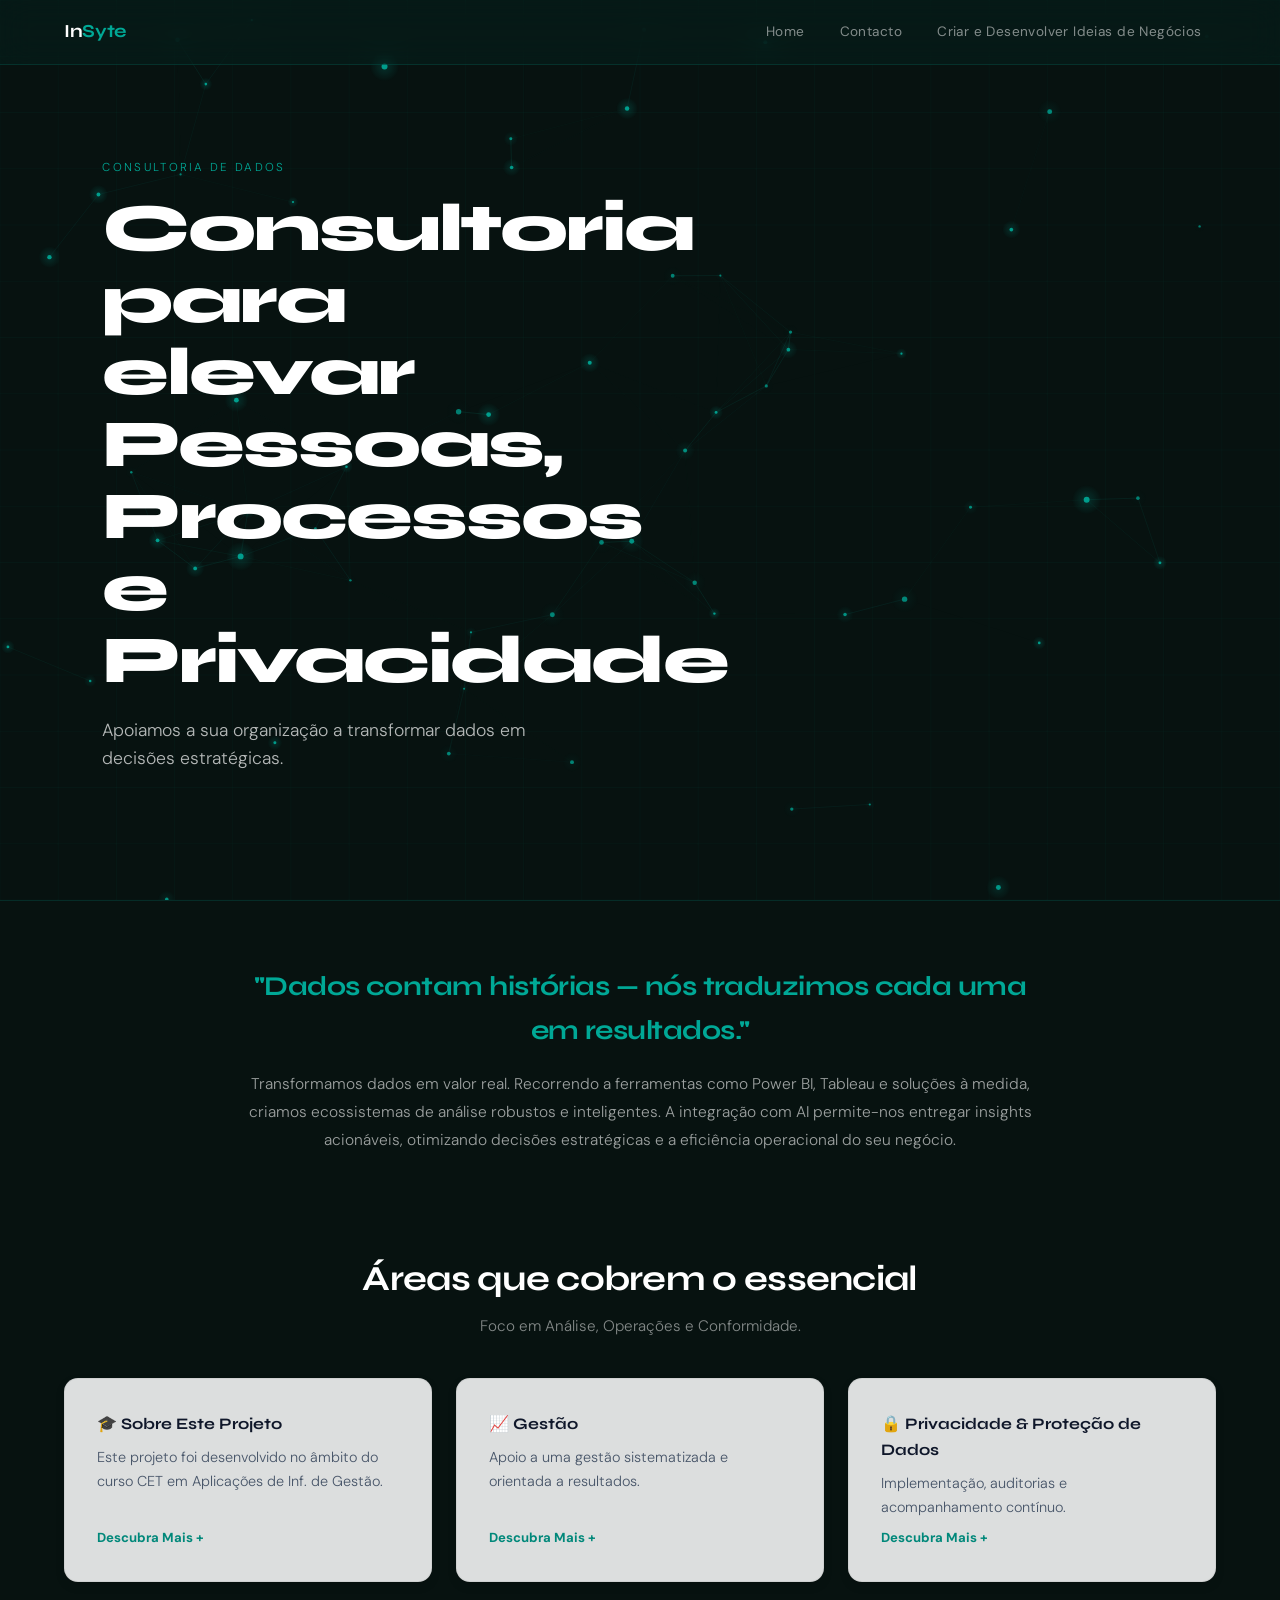
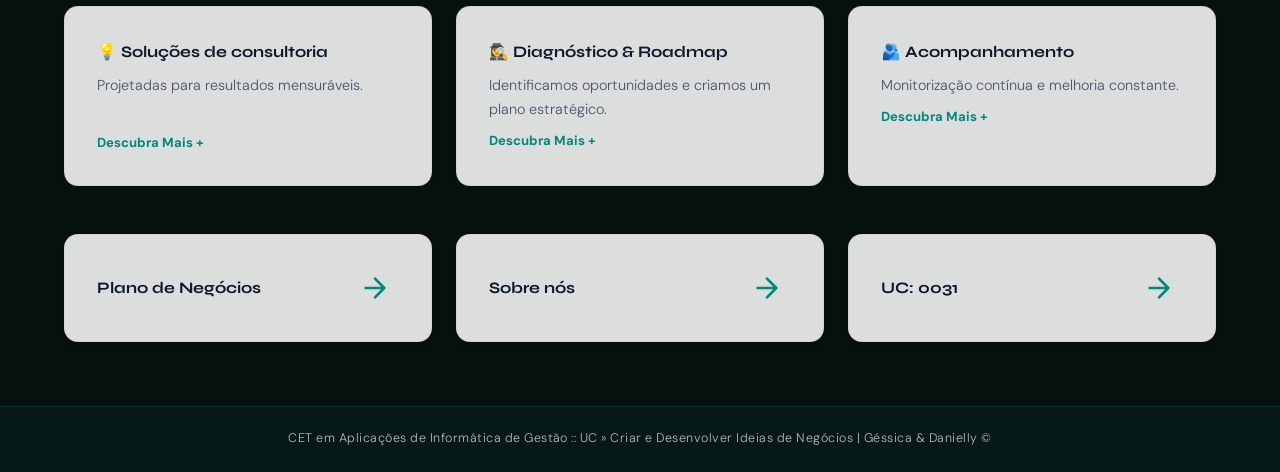
==== commit fb783b76: "testando outro visual" ====
--- a/index.html
+++ b/index.html
@@ -36,17 +36,6 @@
   <section id="home"></section>
 
   <!-- MENU FLUTUANTE -->
-  <div class="floating-menu-container">
-    <button class="menu-button" id="menuButton" aria-label="Abrir menu">
-      <div class="menu-lines-container">
-        <div class="menu-line"><span class="dot"></span><span class="menu-word">Home</span></div>
-        <div class="menu-line"><span class="dot"></span><span class="menu-word">Serviços</span></div>
-        <div class="menu-line"><span class="dot"></span><span class="menu-word">Clientes</span></div>
-        <div class="menu-line"><span class="dot"></span><span class="menu-word">Sobre nós</span></div>
-        <div class="menu-line"><span class="dot"></span><span class="menu-word">Contacte-nos</span></div>
-      </div>
-    </button>
-  </div>
 
   <!-- HERO — sem vídeo, fundo escuro com canvas -->
   <section class="hero-static">
--- a/css/styles.css
+++ b/css/styles.css
@@ -68,7 +68,7 @@
   top: 0;
   width: 100%;
   z-index: 99;
-  background: rgba(7,18,16,0.82);
+  background: rgba(0, 136, 122, 0.068);
   backdrop-filter: blur(16px);
   border-bottom: 1px solid var(--border);
   transition: background 0.3s ease, box-shadow 0.3s ease;
@@ -229,7 +229,7 @@
 }
 
 .card {
-  background: var(--card);
+  background: rgba(255, 255, 255, 0.863);
   color: var(--card-text);
   padding: 2rem;
   border-radius: var(--radius);
@@ -266,7 +266,7 @@
 }
 
 .card-2 {
-  background: var(--card);
+  background: rgba(255, 255, 255, 0.863);
   color: var(--card-text);
   padding: 1.8rem 2rem;
   border-radius: var(--radius);
@@ -318,7 +318,7 @@
 footer {
   position: relative;
   z-index: 1;
-  background: rgba(0,136,122,0.15);
+  background: rgba(0, 136, 122, 0.068);
   border-top: 1px solid var(--border);
   padding: 1.4rem 0;
   text-align: center;
--- a/css/chat.css
+++ b/css/chat.css
@@ -1,7 +1,7 @@
 /* ── CHAT POP-UP ── */
 :root {
-  --chat-green: #5195a1;
-  --chat-green-dark: #3d7a85;
+  --chat-green: #00887A;
+  --chat-green-dark: #00887A;
   --chat-green-light: #e8f4f6;
   --chat-white: #ffffff;
   --chat-text: #1a1a1e;
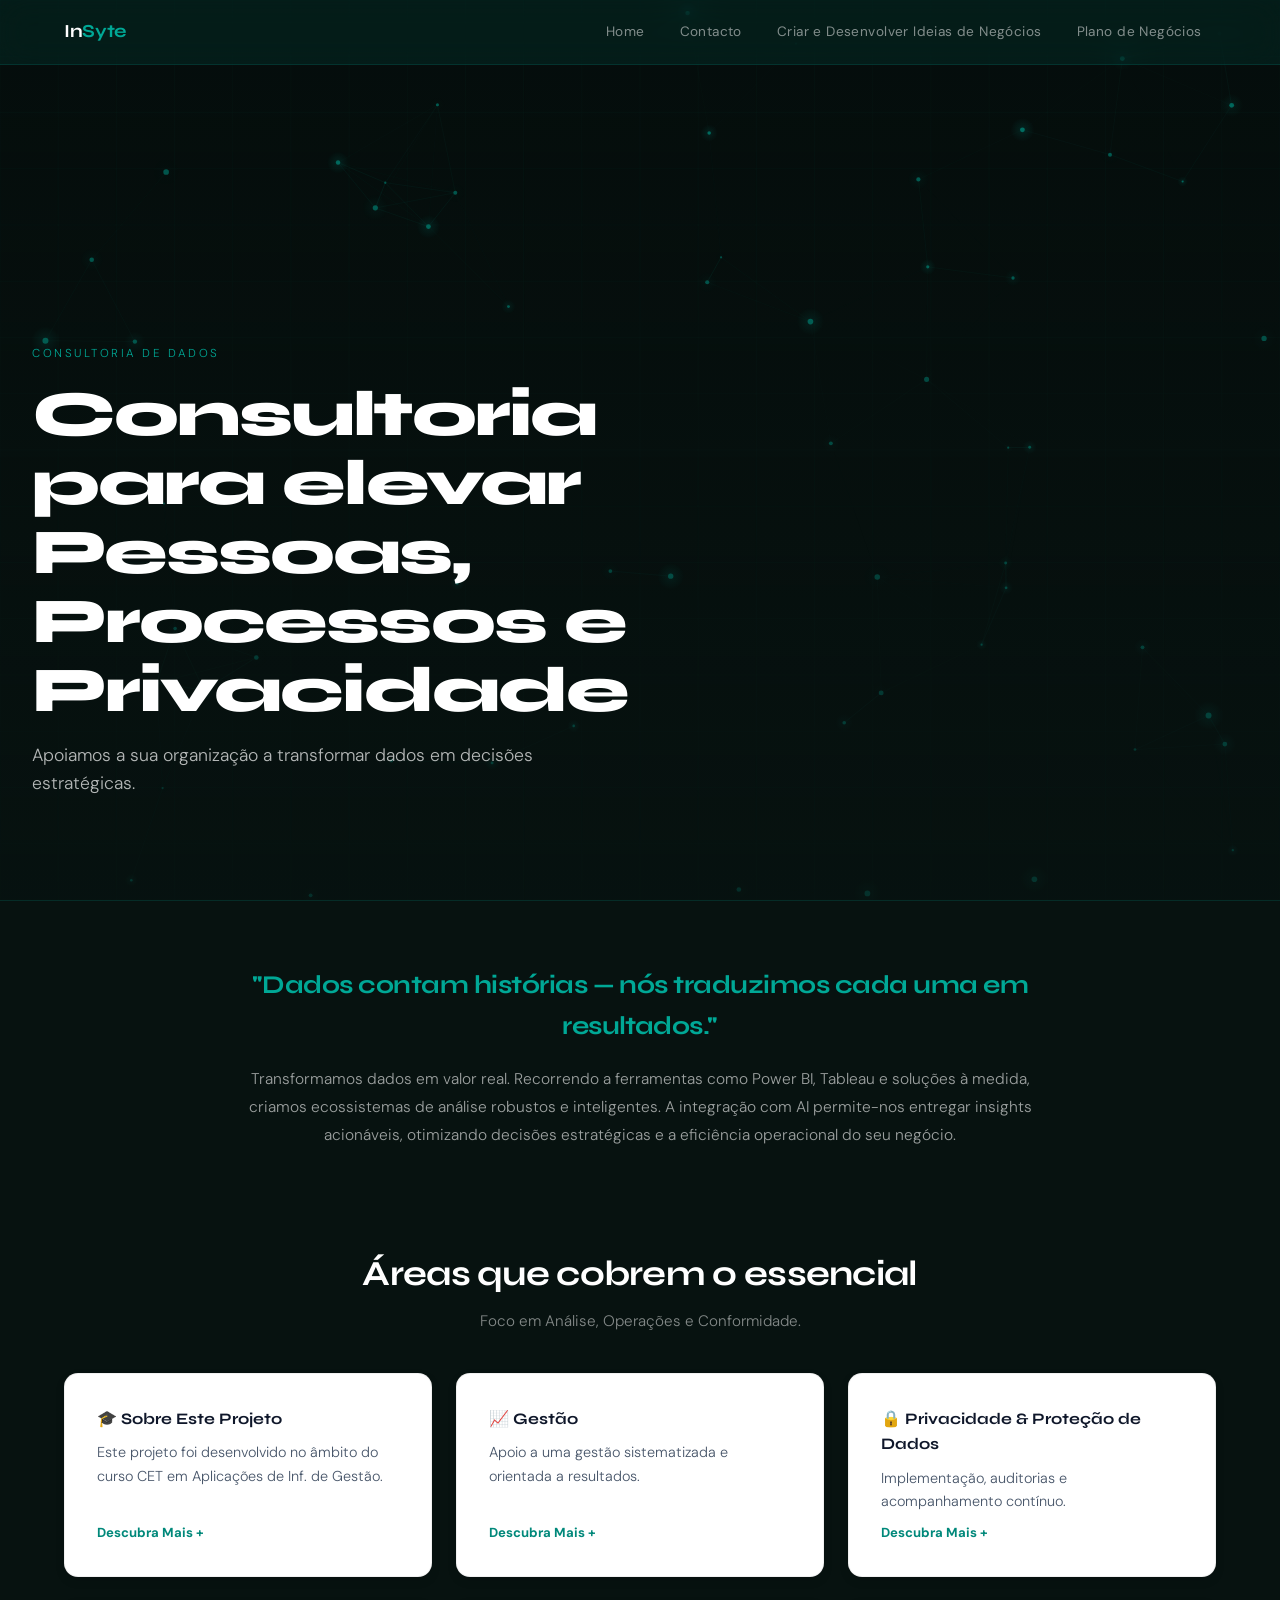
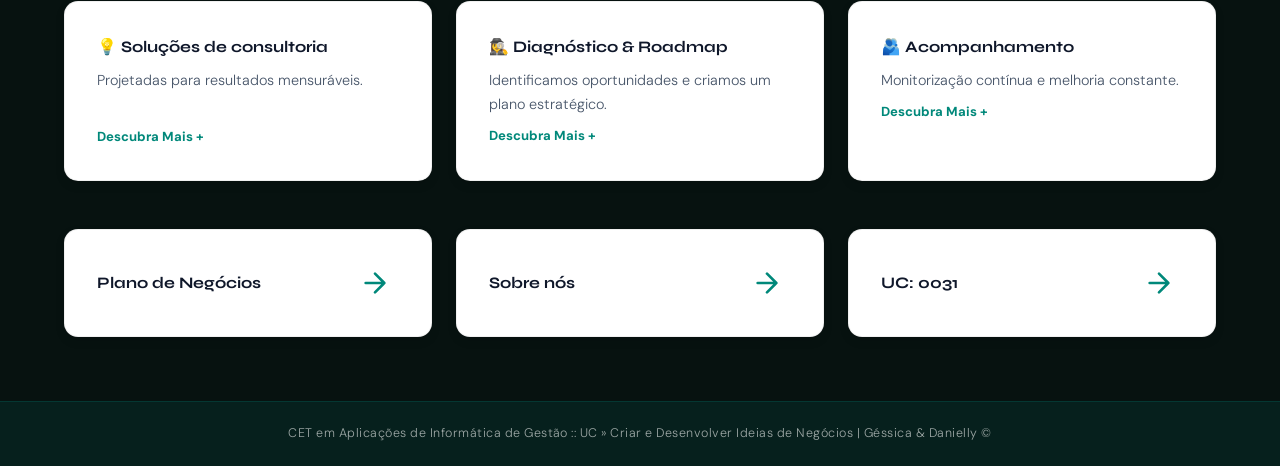
==== commit 354c3d56: "atualizado" ====
--- a/index.html
+++ b/index.html
@@ -17,7 +17,7 @@
 
 <body>
 
-  <!-- CANVAS BACKGROUND -->
+  <!-- CANVAS BACKGROUND (por baixo de tudo exceto o vídeo) -->
   <canvas id="bg-canvas"></canvas>
 
   <!-- HEADER -->
@@ -28,6 +28,7 @@
         <a href="index.html">Home</a>
         <a href="pages/contactos.html">Contacto</a>
         <a href="pages/negocios.html">Criar e Desenvolver Ideias de Negócios</a>
+        <a href="pages/plano.html">Plano de Negócios</a>
       </nav>
     </div>
   </header>
@@ -35,13 +36,16 @@
   <!-- HOME ANCHOR -->
   <section id="home"></section>
 
-  <!-- MENU FLUTUANTE -->
-
-  <!-- HERO — sem vídeo, fundo escuro com canvas -->
-  <section class="hero-static">
+  <!-- HERO COM VÍDEO -->
+  <section class="hero-video">
+    <video autoplay muted loop playsinline class="video-bg">
+      <source src="video/Smart City Digital City Video - Smart City Metro (1080p, h264).mp4" type="video/mp4">
+      O seu navegador não suporta vídeos HTML5.
+    </video>
+    <div class="video-overlay"></div>
     <div class="hero-content">
       <p class="hero-label">Consultoria de Dados</p>
-      <h1>Consultoria para elevar<br>Pessoas, Processos<br>e Privacidade</h1>
+      <h1>Consultoria para elevar Pessoas, Processos e Privacidade</h1>
       <p class="hero-sub">Apoiamos a sua organização a transformar dados em decisões estratégicas.</p>
     </div>
   </section>
@@ -171,29 +175,21 @@
   <script src="js/desc_flutuante.js"></script>
   <script src="js/chat.js"></script>
 
-  <!-- CANVAS BACKGROUND SCRIPT -->
+  <!-- CANVAS SCRIPT -->
   <script>
   (function () {
     const canvas = document.getElementById('bg-canvas');
     const ctx = canvas.getContext('2d');
     const NODE_COUNT = 60, MAX_DIST = 150;
     let W, H, nodes;
-
     function resize() { W = canvas.width = window.innerWidth; H = canvas.height = window.innerHeight; }
-
-    function makeNode() {
-      return { x: Math.random()*W, y: Math.random()*H, vx:(Math.random()-.5)*.3, vy:(Math.random()-.5)*.3, r:Math.random()*2+1, pulse:Math.random()*Math.PI*2 };
-    }
-
+    function makeNode() { return { x:Math.random()*W, y:Math.random()*H, vx:(Math.random()-.5)*.3, vy:(Math.random()-.5)*.3, r:Math.random()*2+1, pulse:Math.random()*Math.PI*2 }; }
     function init() { resize(); nodes = Array.from({length:NODE_COUNT}, makeNode); }
-
-    function draw(t) {
+    function draw() {
       ctx.clearRect(0,0,W,H);
-      // subtle grid
       ctx.strokeStyle='rgba(0,136,122,0.05)'; ctx.lineWidth=1;
       for(let i=0;i<=16;i++){const y=(H/16)*i;ctx.beginPath();ctx.moveTo(0,y);ctx.lineTo(W,y);ctx.stroke();}
       for(let i=0;i<=22;i++){const x=(W/22)*i;ctx.beginPath();ctx.moveTo(x,0);ctx.lineTo(x,H);ctx.stroke();}
-      // connections
       for(let i=0;i<nodes.length;i++){
         const n=nodes[i]; n.x+=n.vx; n.y+=n.vy;
         if(n.x<0||n.x>W)n.vx*=-1; if(n.y<0||n.y>H)n.vy*=-1;
@@ -202,7 +198,6 @@
           if(d<MAX_DIST){ctx.strokeStyle=`rgba(0,168,150,${(1-d/MAX_DIST)*.22})`;ctx.lineWidth=.7;ctx.beginPath();ctx.moveTo(n.x,n.y);ctx.lineTo(m.x,m.y);ctx.stroke();}
         }
       }
-      // nodes
       for(const n of nodes){
         n.pulse+=.018; const g=.4+.35*Math.sin(n.pulse);
         const rg=ctx.createRadialGradient(n.x,n.y,0,n.x,n.y,n.r*5);
@@ -212,7 +207,6 @@
       }
       requestAnimationFrame(draw);
     }
-
     window.addEventListener('resize', resize);
     init(); requestAnimationFrame(draw);
   })();
--- a/css/styles.css
+++ b/css/styles.css
@@ -4,10 +4,7 @@
 :root {
   --teal:        #00887A;
   --teal-light:  #00a896;
-  --teal-dim:    #006b60;
-  --teal-glow:   rgba(0,136,122,0.18);
   --dark:        #071210;
-  --dark-mid:    #0d1e1c;
   --white:       #ffffff;
   --muted:       rgba(255,255,255,0.5);
   --border:      rgba(0,136,122,0.22);
@@ -15,11 +12,9 @@
   --card-text:   #0f172a;
   --radius:      14px;
   --shadow-sm:   0 4px 10px rgba(0,0,0,0.12);
-  --shadow-md:   0 10px 30px rgba(0,0,0,0.18);
 }
 
 *, *::before, *::after { box-sizing: border-box; margin: 0; padding: 0; }
-
 html, body { height: 100%; }
 
 body {
@@ -68,7 +63,7 @@
   top: 0;
   width: 100%;
   z-index: 99;
-  background: rgba(0, 136, 122, 0.068);
+  background: rgba(0,136,122,0.12);
   backdrop-filter: blur(16px);
   border-bottom: 1px solid var(--border);
   transition: background 0.3s ease, box-shadow 0.3s ease;
@@ -111,7 +106,7 @@
   color: var(--white);
 }
 
-/* Remove scrolled class effect — header always dark */
+/* Header sempre escuro — sem mudança ao rolar */
 .site-header.scrolled {
   background: rgba(7,18,16,0.95);
   box-shadow: 0 2px 12px rgba(0,0,0,0.25);
@@ -121,29 +116,55 @@
 .site-header.scrolled .nav a:hover { color: var(--white); }
 
 /* ============================================================
-   HERO ESTÁTICO (sem vídeo)
-============================================================ */
-.hero-static {
+   HERO COM VÍDEO
+============================================================ */
+.hero-video {
   position: relative;
   z-index: 1;
   width: 100%;
-  min-height: 100vh;
+  height: 100vh;
+  overflow: hidden;
+}
+
+.video-bg {
+  position: absolute;
+  top: 50%;
+  left: 50%;
+  min-width: 100%;
+  min-height: 100%;
+  transform: translate(-50%, -50%);
+  object-fit: cover;
+  z-index: -2;
+}
+
+.video-overlay {
+  position: absolute;
+  inset: 0;
+  background: linear-gradient(
+    to bottom,
+    rgba(0,0,0,0.25),
+    rgba(7,18,16,0.75)
+  );
+  z-index: -1;
+}
+
+/* Título alinhado à esquerda na parte inferior do vídeo */
+.hero-content {
+  position: absolute;
+  bottom: 0;
+  left: 0;
+  right: 0;
   display: flex;
-  align-items: flex-end;
-  padding-bottom: 10%;
-}
-
-.hero-content {
-  position: relative;
-  z-index: 2;
-  padding: 0 8%;
-  max-width: 700px;
+  flex-direction: column;
+  align-items: flex-start; /* antes: center */
+  text-align: left;        /* antes: center */
+  padding: 0 2rem 8%;
   color: var(--white);
 }
 
 .hero-label {
   font-size: 0.72rem;
-  letter-spacing: 0.2em;
+  letter-spacing: 0.22em;
   text-transform: uppercase;
   color: var(--teal-light);
   margin-bottom: 1rem;
@@ -151,21 +172,24 @@
 
 .hero-content h1 {
   font-family: 'Syne', sans-serif;
-  font-size: clamp(2.8rem, 5.5vw, 4.2rem);
+  font-size: clamp(2.4rem, 5vw, 4rem);
   font-weight: 800;
-  line-height: 1.07;
+  line-height: 1.08;
   letter-spacing: -0.03em;
-  margin-bottom: 1.2rem;
+  margin-bottom: 1rem;
+  max-width: 800px;
 }
 
 .hero-sub {
   font-size: 1.1rem;
   color: rgba(255,255,255,0.7);
-}
+  max-width: 520px;
+}
+
 
 @media (max-width: 900px) {
-  .hero-static { min-height: 80vh; padding-bottom: 12%; }
-  .hero-content h1 { font-size: 2.2rem; }
+  .hero-video { height: 70vh; }
+  .hero-content h1 { font-size: 2rem; }
   .hero-sub { font-size: 1rem; }
 }
 
@@ -187,7 +211,7 @@
 
 .quote blockquote p:first-child {
   font-family: 'Syne', sans-serif;
-  font-size: clamp(1.3rem, 2.5vw, 1.7rem);
+  font-size: clamp(1.2rem, 2.5vw, 1.6rem);
   font-weight: 700;
   color: var(--teal-light);
   margin-bottom: 1.2rem;
@@ -229,7 +253,7 @@
 }
 
 .card {
-  background: rgba(255, 255, 255, 0.863);
+  background: var(--card);
   color: var(--card-text);
   padding: 2rem;
   border-radius: var(--radius);
@@ -266,7 +290,7 @@
 }
 
 .card-2 {
-  background: rgba(255, 255, 255, 0.863);
+  background: var(--card);
   color: var(--card-text);
   padding: 1.8rem 2rem;
   border-radius: var(--radius);
@@ -318,14 +342,14 @@
 footer {
   position: relative;
   z-index: 1;
-  background: rgba(0, 136, 122, 0.068);
+  background: rgba(0,136,122,0.12);
   border-top: 1px solid var(--border);
   padding: 1.4rem 0;
   text-align: center;
-  color: rgba(255,255,255,0.7);
+  color: rgba(255,255,255,0.6);
   font-size: 0.78rem;
   letter-spacing: 0.04em;
-  margin-top: 0;
+  font-family: 'DM Sans', sans-serif;
 }
 
 /* ============================================================
